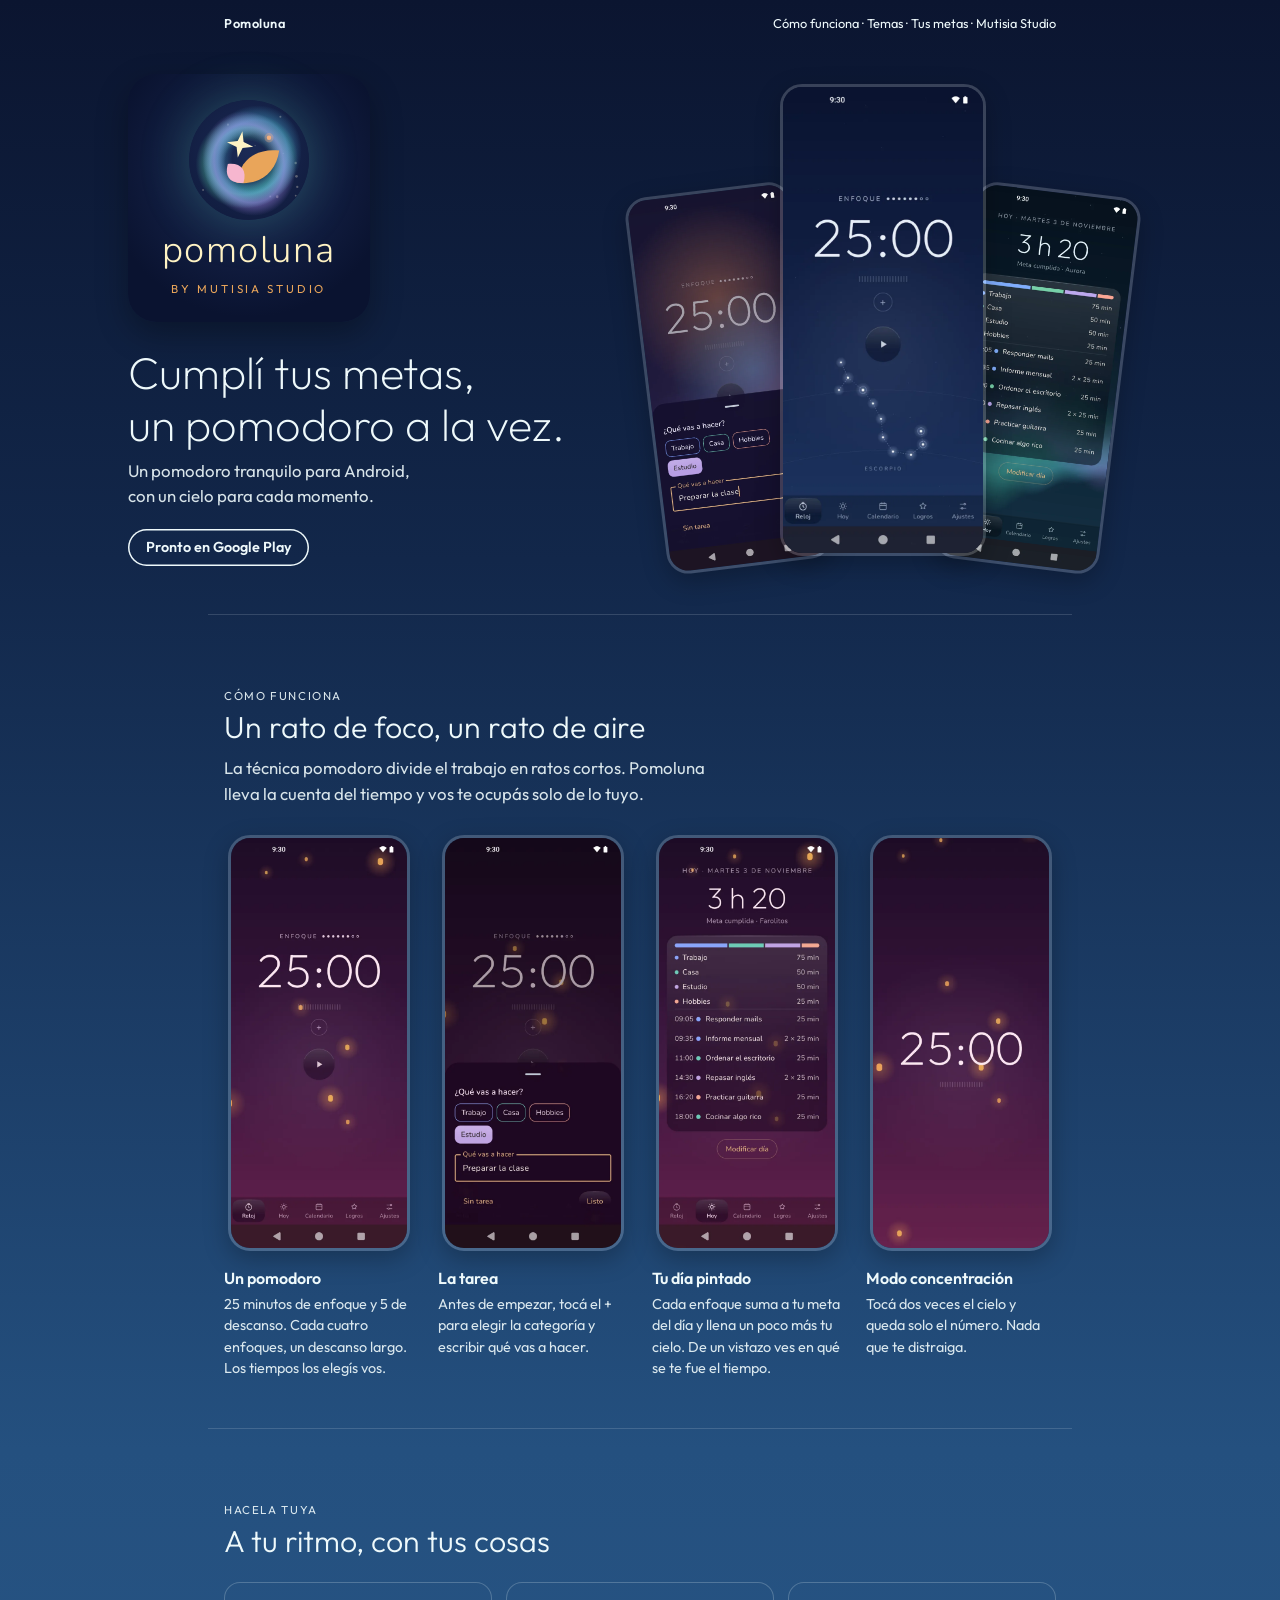
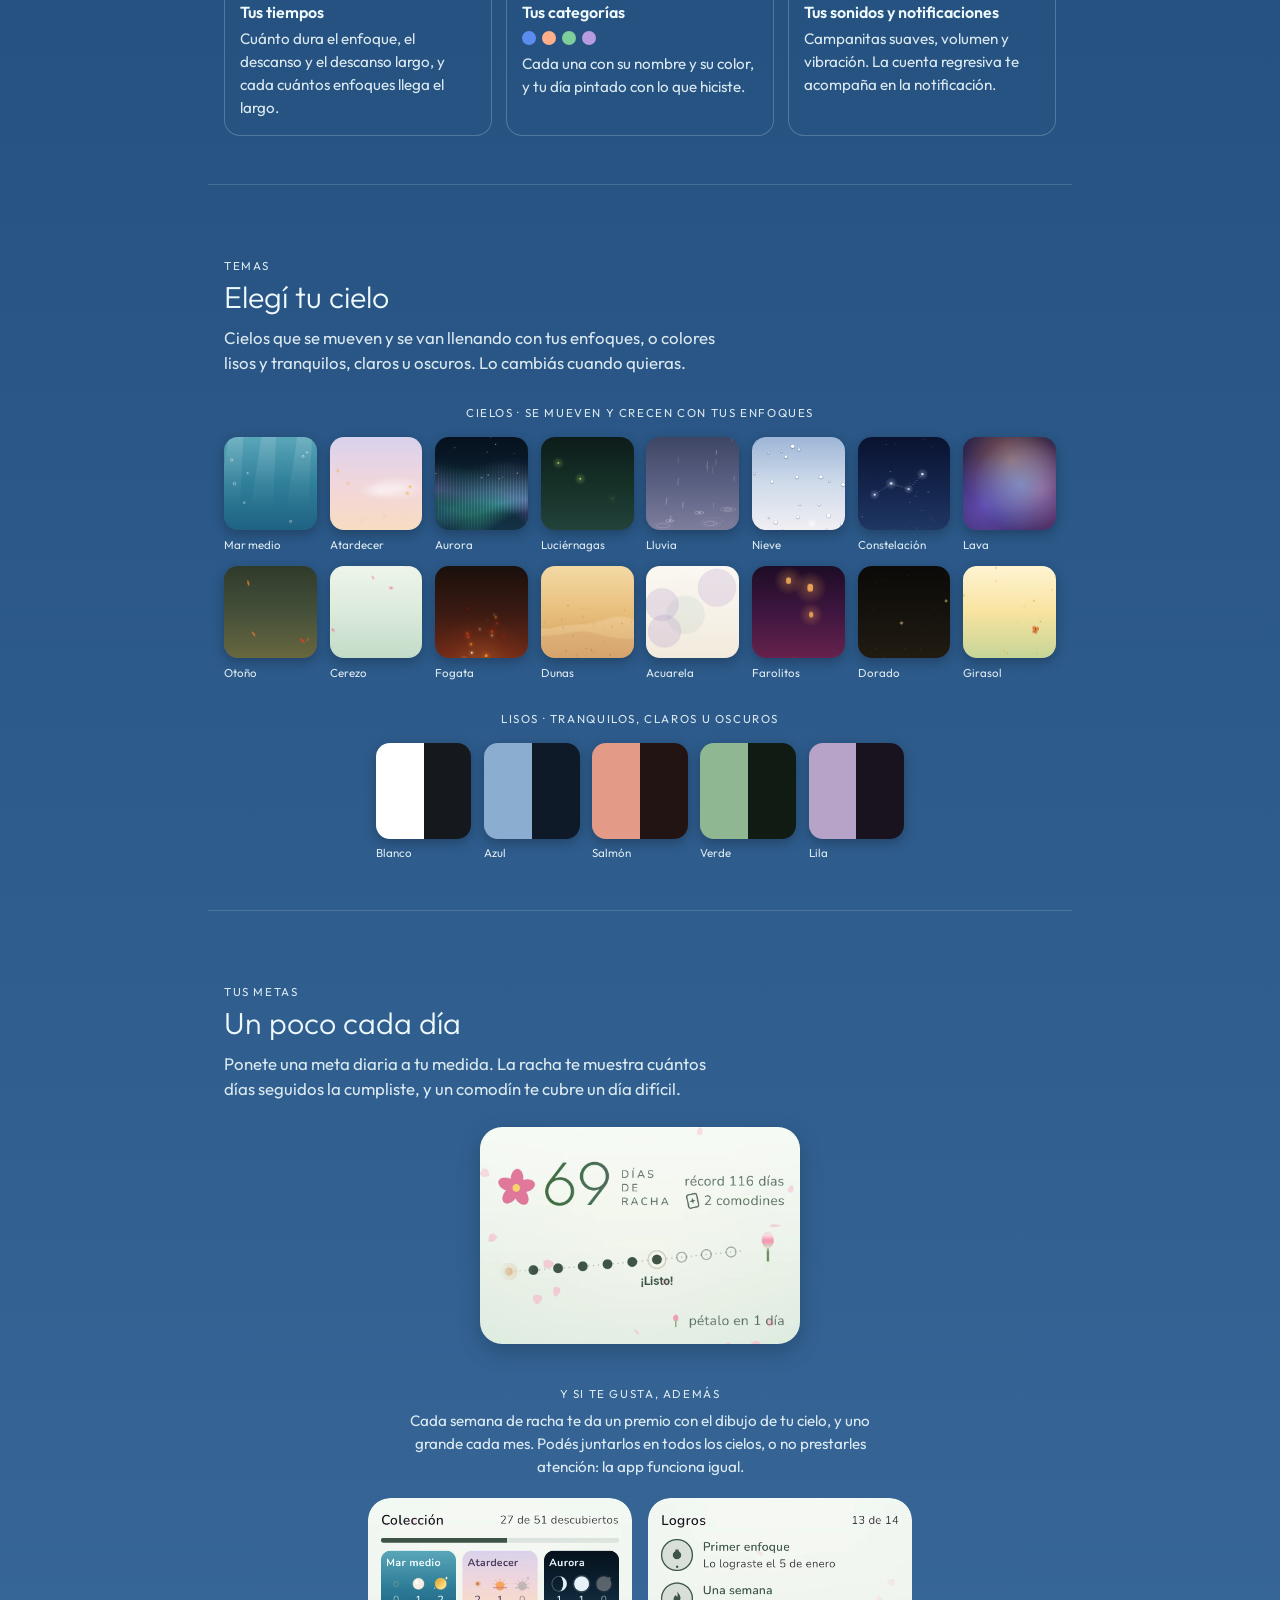
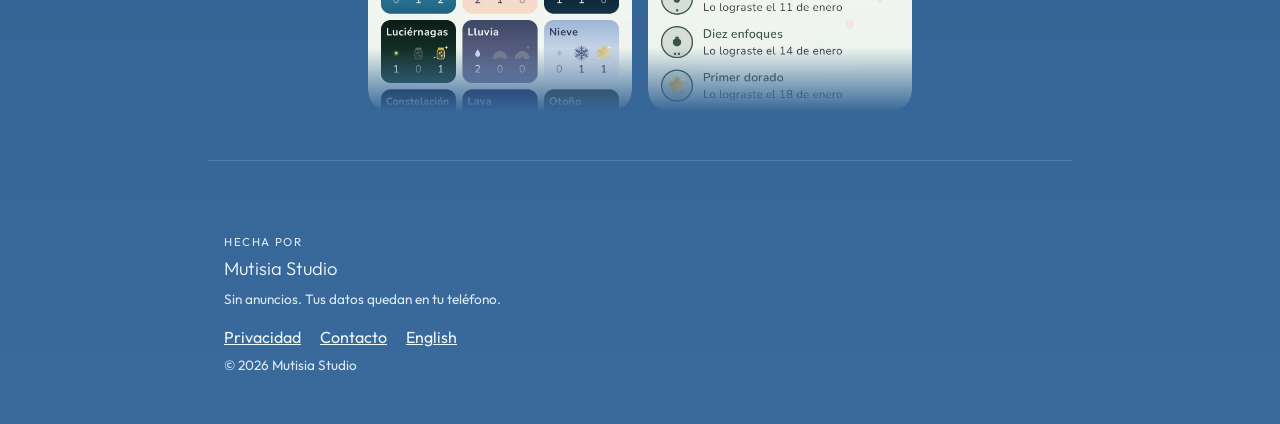
==== es/index.html @ 19e26e1e "Count visits with GoatCounter Use a copy of GoatCounter's count.js (v2.7.0, ISC license) so the page" ====
<!doctype html>
<html lang="es">
<head>
  <meta charset="utf-8">
  <meta name="viewport" content="width=device-width, initial-scale=1">
  <title>Pomoluna · un pomodoro tranquilo para Android</title>
  <meta name="description" content="Pomoluna es un pomodoro tranquilo para Android, con cielos que se mueven y crecen con tus enfoques. Sin publicidad, sin internet, tus datos quedan en tu teléfono.">
  <link rel="canonical" href="https://mutisiastudio.com/es/">
  <link rel="alternate" hreflang="en" href="https://mutisiastudio.com/">
  <link rel="alternate" hreflang="es" href="https://mutisiastudio.com/es/">
  <link rel="alternate" hreflang="x-default" href="https://mutisiastudio.com/">
  <meta property="og:type" content="website">
  <meta property="og:title" content="Pomoluna · un pomodoro tranquilo para Android">
  <meta property="og:description" content="Pomoluna es un pomodoro tranquilo para Android, con cielos que se mueven y crecen con tus enfoques. Sin publicidad, sin internet, tus datos quedan en tu teléfono.">
  <meta property="og:url" content="https://mutisiastudio.com/es/">
  <meta property="og:locale" content="es_AR">
  <meta property="og:image" content="https://mutisiastudio.com/assets/img/og.png">
  <meta name="twitter:card" content="summary_large_image">
  <link rel="icon" type="image/png" sizes="192x192" href="/assets/img/icon-192.png">
  <link rel="apple-touch-icon" href="/assets/img/icon-512.png">
  <link rel="stylesheet" href="/assets/css/site.css">
  <script>document.documentElement.classList.add("js")</script>
</head>
<body>
  <nav class="top" aria-label="Secciones">
    <a class="brand" href="#hero">Pomoluna</a>
    <span>
      <a href="#how-it-works">Cómo funciona</a> ·
      <a href="#themes">Temas</a> ·
      <a href="#your-goals">Tus metas</a> ·
      <a href="#studio">Mutisia Studio</a>
    </span>
  </nav>

  <main>
    <section id="hero" class="hero combo">
      <div class="combo-text">
        <div class="mark badge"><img src="/assets/img/icon.svg" alt=""><span class="word">pomoluna</span><span class="by">by Mutisia Studio</span></div>
        <h1>Cumplí tus metas,<br>un pomodoro a la vez.</h1>
        <p class="lead">Un pomodoro tranquilo para Android, con un cielo para cada momento.</p>
        <!-- When the app is public, swap this for the official Google Play badge. -->
        <p class="store" data-store-badge>Pronto en Google Play</p>
      </div>
      <div class="fan">
        <div class="phone"><img src="/assets/img/shots/es/fan-task.webp" alt="Elegir la tarea, con el cielo Lava" width="600" height="1400"></div>
        <div class="phone mid"><img src="/assets/img/shots/es/fan-clock.webp" alt="El reloj, con el cielo Constelación y la figura de Escorpio" width="600" height="1400"></div>
        <div class="phone"><img src="/assets/img/shots/es/fan-today.webp" alt="El resumen del día, con el cielo Aurora" width="600" height="1400"></div>
      </div>
    </section>

    <section id="how-it-works">
      <p class="tag">Cómo funciona</p>
      <h2>Un rato de foco, un rato de aire</h2>
      <p class="lead">La técnica pomodoro divide el trabajo en ratos cortos. Pomoluna
        lleva la cuenta del tiempo y vos te ocupás solo de lo tuyo.</p>
      <div class="shots">
        <div>
          <div class="phone"><img src="/assets/img/shots/es/clock.webp" alt="La pantalla del reloj" width="600" height="1400" loading="lazy"></div>
          <h3>Un pomodoro</h3>
          <p>25 minutos de enfoque y 5 de descanso. Cada cuatro enfoques, un descanso largo. Los tiempos los elegís vos.</p>
        </div>
        <div>
          <div class="phone"><img src="/assets/img/shots/es/task.webp" alt="Eligiendo la categoría de la tarea" width="600" height="1400" loading="lazy"></div>
          <h3>La tarea</h3>
          <p>Antes de empezar, tocá el + para elegir la categoría y escribir qué vas a hacer.</p>
        </div>
        <div>
          <div class="phone"><img src="/assets/img/shots/es/today.webp" alt="El resumen del día" width="600" height="1400" loading="lazy"></div>
          <h3>Tu día pintado</h3>
          <p>Cada enfoque suma a tu meta del día y llena un poco más tu cielo. De un vistazo ves en qué se te fue el tiempo.</p>
        </div>
        <div>
          <div class="phone"><img src="/assets/img/shots/es/focus.webp" alt="El modo concentración, solo con el número" width="600" height="1400" loading="lazy"></div>
          <h3>Modo concentración</h3>
          <p>Tocá dos veces el cielo y queda solo el número. Nada que te distraiga.</p>
        </div>
      </div>
    </section>

    <section id="make-it-yours">
      <p class="tag">Hacela tuya</p>
      <h2>A tu ritmo, con tus cosas</h2>
      <div class="tiles">
        <div class="tile">
          <h3>Tus tiempos</h3>
          <p>Cuánto dura el enfoque, el descanso y el descanso largo, y cada
            cuántos enfoques llega el largo.</p>
        </div>
        <div class="tile">
          <h3>Tus categorías</h3>
          <div class="dots" aria-hidden="true">
            <i style="background:#5B8DEF"></i><i style="background:#FFB08A"></i>
            <i style="background:#7DCE9A"></i><i style="background:#B79BE0"></i>
          </div>
          <p>Cada una con su nombre y su color, y tu día pintado con lo que
            hiciste.</p>
        </div>
        <div class="tile">
          <h3>Tus sonidos y notificaciones</h3>
          <p>Campanitas suaves, volumen y vibración. La cuenta regresiva te
            acompaña en la notificación.</p>
        </div>
      </div>
    </section>

    <section id="themes">
      <p class="tag">Temas</p>
      <h2>Elegí tu cielo</h2>
      <p class="lead">Cielos que se mueven y se van llenando con tus enfoques, o colores lisos y
        tranquilos, claros u oscuros. Lo cambiás cuando quieras.</p>
      <p class="tag needs-js">Cielos · se mueven y crecen con tus enfoques</p>
      <div class="sky-grid needs-js" id="sky-grid"></div>
      <p class="tag needs-js">Lisos · tranquilos, claros u oscuros</p>
      <div class="sky-grid plains needs-js" id="plain-grid"></div>
    </section>

    <section id="your-goals">
      <p class="tag">Tus metas</p>
      <h2>Un poco cada día</h2>
      <p class="lead">Ponete una meta diaria a tu medida. La racha te muestra cuántos días
        seguidos la cumpliste, y un comodín te cubre un día difícil.</p>
      <img class="card-shot streak-shot" src="/assets/img/shots/es/streak.webp" width="984" height="667" loading="lazy"
        alt="La tarjeta de racha: 69 días seguidos, récord de 116 y 2 comodines">
      <div class="extra">
        <p class="tag">Y si te gusta, además</p>
        <p class="extra-lead">Cada semana de racha te da un premio con el dibujo de tu cielo, y uno
          grande cada mes. Podés juntarlos en todos los cielos, o no prestarles atención:
          la app funciona igual.</p>
        <div class="extra-shots">
          <img class="card-shot fade" src="/assets/img/shots/es/collection.webp" width="984" height="796" loading="lazy"
            alt="La colección de premios, uno por cielo">
          <img class="card-shot fade" src="/assets/img/shots/es/achievements.webp" width="984" height="796" loading="lazy"
            alt="La lista de logros, con la fecha de cada uno">
        </div>
      </div>
    </section>
  </main>

  <footer id="studio">
    <p class="tag">Hecha por</p>
    <p class="studio">Mutisia Studio</p>
    <p class="note">Sin anuncios. Tus datos quedan en tu teléfono.</p>
    <p class="links">
      <a href="/es/privacidad/">Privacidad</a>
      <a href="mailto:contact@mutisiastudio.com">Contacto</a>
      <a href="/">English</a>
    </p>
    <p class="note">© 2026 Mutisia Studio</p>
  </footer>
<script src="/assets/js/themes.js"></script>
<script src="/assets/js/sky-grid.js" defer></script>
<script data-goatcounter="https://mutisiastudio.goatcounter.com/count" async src="/assets/js/count.js"></script>
</body>
</html>
---- assets/css/site.css ----
@font-face {
  font-family: "Outfit";
  src: url("/assets/fonts/outfit.ttf") format("truetype");
  font-weight: 100 900;
  font-display: swap;
}
@font-face {
  font-family: "Nunito";
  src: url("/assets/fonts/nunito.ttf") format("truetype");
  font-weight: 200 1000;
  font-display: swap;
}

:root {
  --ink: #EEF9FB;
  /* Strength of softened text. tools/check.mjs tests contrast at this value. */
  --muted: 0.9;
}

body {
  font-family: "Outfit", system-ui, sans-serif;
  margin: 0;
  line-height: 1.5;
  min-height: 100vh;
  color: var(--ink);
  /* Dark blue at the top, mid blue at the bottom. tools/check.mjs tests the text on each stop. */
  background: linear-gradient(#0B1530, #12274A 560px, #24507F max(40%, 760px), #3A6A9C);
  background-color: #3A6A9C;
}

section, footer, .top {
  max-width: 52rem;
  margin: 0 auto;
  padding: 3rem 1rem;
}

a { color: inherit; }

.top {
  display: flex; flex-wrap: wrap; justify-content: space-between; gap: 0.25rem 1rem;
  padding-top: 0.9rem; padding-bottom: 0; font-size: 0.8rem;
}
.top a { text-decoration: none; }
.top a:hover { text-decoration: underline; }
.top .brand { font-weight: 600; letter-spacing: 0.04em; }

/* Without JavaScript the sky grids stay empty, so hide them. */
html:not(.js) .needs-js { display: none !important; }

.lead {
  font-size: 1.05rem; opacity: var(--muted); margin: 0.5rem auto 0; max-width: 32rem;
  text-wrap: balance;
}
.tag {
  font-size: 0.72rem; text-transform: uppercase; letter-spacing: 0.14em;
  opacity: var(--muted); margin: 1.5rem 0 0;
}
.store {
  display: inline-block; margin: 1.25rem 0 0; padding: 0.5rem 1.1rem; border-radius: 999px;
  box-shadow: inset 0 0 0 1.5px var(--ink); font-weight: 600; font-size: 0.9rem;
}
.soft { opacity: var(--muted); }

/* Hero: the wordmark card and words on one side, three phones fanned on the other.
   Stacked on a phone, side by side from 900px. */
.hero { text-align: center; padding-top: 1.5rem; }
.hero.combo { display: grid; grid-template-columns: minmax(0, 1fr); gap: 2.5rem; align-items: center; max-width: 64rem; }
.hero h1 { font-weight: 200; font-size: 2rem; line-height: 1.15; margin: 1.6rem 0 0; }
.combo-text { text-align: center; min-width: 0; }

/* The wordmark: Nunito light, cream, with an orange "by". */
.mark { display: flex; flex-direction: column; align-items: center; gap: 12px; }
.mark img { width: 120px; height: 120px; border-radius: 50%; box-shadow: 0 0 50px rgba(92, 224, 176, 0.25); }
.mark .word { font: 300 2.3rem/1 "Nunito", sans-serif; letter-spacing: 0.04em; color: #FFF3C4; }
.mark .by { font-size: 0.72rem; letter-spacing: 0.25em; text-transform: uppercase; color: #E9A55A; }
.mark.badge {
  padding: 26px 34px 24px; border-radius: 28px; width: max-content; margin: 0 auto;
  background: radial-gradient(circle at 50% 40%, #1B2A55, #0A1330 75%);
  box-shadow: 0 12px 32px rgba(0, 0, 0, 0.3);
}

/* A screenshot in a thin phone frame. */
.phone {
  width: 9.5rem; border-radius: 22px; overflow: hidden;
  border: 3px solid rgba(255, 255, 255, 0.18); box-shadow: 0 8px 24px rgba(0, 0, 0, 0.25);
}
.phone img { display: block; width: 100%; height: auto; }

.fan { display: flex; justify-content: center; align-items: flex-end; min-width: 0; }
.fan .phone { width: 9rem; max-width: 30vw; }
.fan .phone:first-child { transform: rotate(-7deg) translate(18%, 4%); }
.fan .phone:last-child { transform: rotate(7deg) translate(-18%, 4%); }
.fan .phone.mid { width: 11rem; max-width: 36vw; position: relative; z-index: 1; }

@media (min-width: 900px) {
  .combo-text, .fan { min-width: auto; }
  .fan .phone { flex: none; min-width: auto; }
  .hero.combo { grid-template-columns: 1fr 1.1fr; padding-top: 2.5rem; }
  .combo-text { text-align: left; }
  .combo .mark.badge { margin: 0; }
  .combo .lead { margin-left: 0; }
  .fan .phone { width: 10rem; }
  .fan .phone.mid { width: 12.5rem; }
  .hero h1 { font-size: 2.8rem; }
}

/* Sections after the hero. Lines and rings instead of filled panels. */
section + section, footer {
  border-top: 1px solid color-mix(in srgb, var(--ink) 15%, transparent);
}
h2 { font-weight: 300; font-size: 1.9rem; line-height: 1.2; margin: 0.3rem 0 0; }
h3 { font-size: 1rem; font-weight: 600; margin: 0.75rem 0 0.25rem; }
section p, footer p { margin: 0; }
section:not(.hero) .lead { margin: 0.6rem 0 0; }

/* How it works: 2 phones a row on a phone, 4 on a computer. */
.shots { display: grid; grid-template-columns: 1fr 1fr; gap: 1.6rem 1rem; margin-top: 1.8rem; }
.shots .phone { width: 100%; max-width: 11rem; margin: 0 auto; }
.shots h3 { margin-top: 0.9rem; }
.shots p { font-size: 0.9rem; opacity: var(--muted); }
@media (min-width: 760px) { .shots { grid-template-columns: repeat(4, 1fr); gap: 1.5rem; } }

.tiles { display: grid; gap: 0.9rem; margin-top: 1.4rem; }
.tile {
  border-radius: 16px; padding: 0.4rem 1rem 1rem;
  box-shadow: inset 0 0 0 1px color-mix(in srgb, var(--ink) 22%, transparent);
}
.tile p { opacity: var(--muted); font-size: 0.95rem; }
.dots { display: flex; gap: 6px; margin: 0.4rem 0 0.5rem; }
.dots i { width: 14px; height: 14px; border-radius: 50%; }
@media (min-width: 700px) { .tiles { grid-template-columns: repeat(3, 1fr); } }

/* Themes: the grids are filled by script (squares for skies, swatches for plain colors). */
#themes .tag:not(:first-child) { text-align: center; margin-top: 1.8rem; }
.sky-grid {
  display: grid; grid-template-columns: repeat(4, 1fr); gap: 0.6rem;
  max-width: 26rem; margin: 1rem auto 0;
}
.sky-grid.plains { grid-template-columns: repeat(5, 1fr); }
@media (min-width: 760px) {
  .sky-grid { grid-template-columns: repeat(8, 1fr); max-width: 52rem; gap: 0.8rem; }
  .sky-grid.plains { grid-template-columns: repeat(5, 1fr); max-width: 33rem; }
}
.sq { position: relative; margin: 0; }
.sq canvas, .sq .swatch {
  display: block; width: 100%; aspect-ratio: 1; border-radius: 14px;
  box-shadow: 0 4px 12px rgba(0, 0, 0, 0.25);
}
.sq .swatch { overflow: hidden; display: flex; }
.swatch i { flex: 1; }
.sq figcaption { font-size: 0.72rem; margin-top: 0.35rem; opacity: var(--muted); }

/* Cards cut from app screenshots. The radius matches the app's 22dp glass corner. */
.card-shot {
  display: block; width: 100%; height: auto; border-radius: 22px;
  box-shadow: 0 8px 24px rgba(0, 0, 0, 0.2);
}
.streak-shot { max-width: 20rem; margin: 1.6rem auto 0; }
.extra { margin-top: 2.6rem; text-align: center; }
.extra-lead { opacity: var(--muted); max-width: 30rem; margin: 0.5rem auto 0; font-size: 0.95rem; }
.extra-shots {
  display: grid; grid-template-columns: 1fr 1fr; gap: 1rem; align-items: start;
  max-width: 34rem; margin: 1.2rem auto 0;
}
/* The achievements list goes on in the app; fade it out instead of cutting it. */
.card-shot.fade {
  -webkit-mask-image: linear-gradient(#000 70%, transparent);
  mask-image: linear-gradient(#000 70%, transparent);
}

footer .studio { font-size: 1.15rem; font-weight: 300; margin-top: 0.3rem; }
footer .note { opacity: var(--muted); font-size: 0.85rem; margin-top: 0.4rem; }
footer .links { margin-top: 1rem; }
footer .links a { margin-right: 1rem; }

/* Privacy policy pages: plain reading text. */
.doc h1, .doc h2.title-alt { font-weight: 200; font-size: 2rem; line-height: 1.15; margin: 0.5rem 0 0; }
.doc h2 { font-size: 1.25rem; font-weight: 600; margin: 2rem 0 0.4rem; }
.doc p, .doc li { margin-top: 0.5rem; }
.doc ul { padding-left: 1.2rem; margin: 0.4rem 0 0; }
.doc code { font-size: 0.9em; }
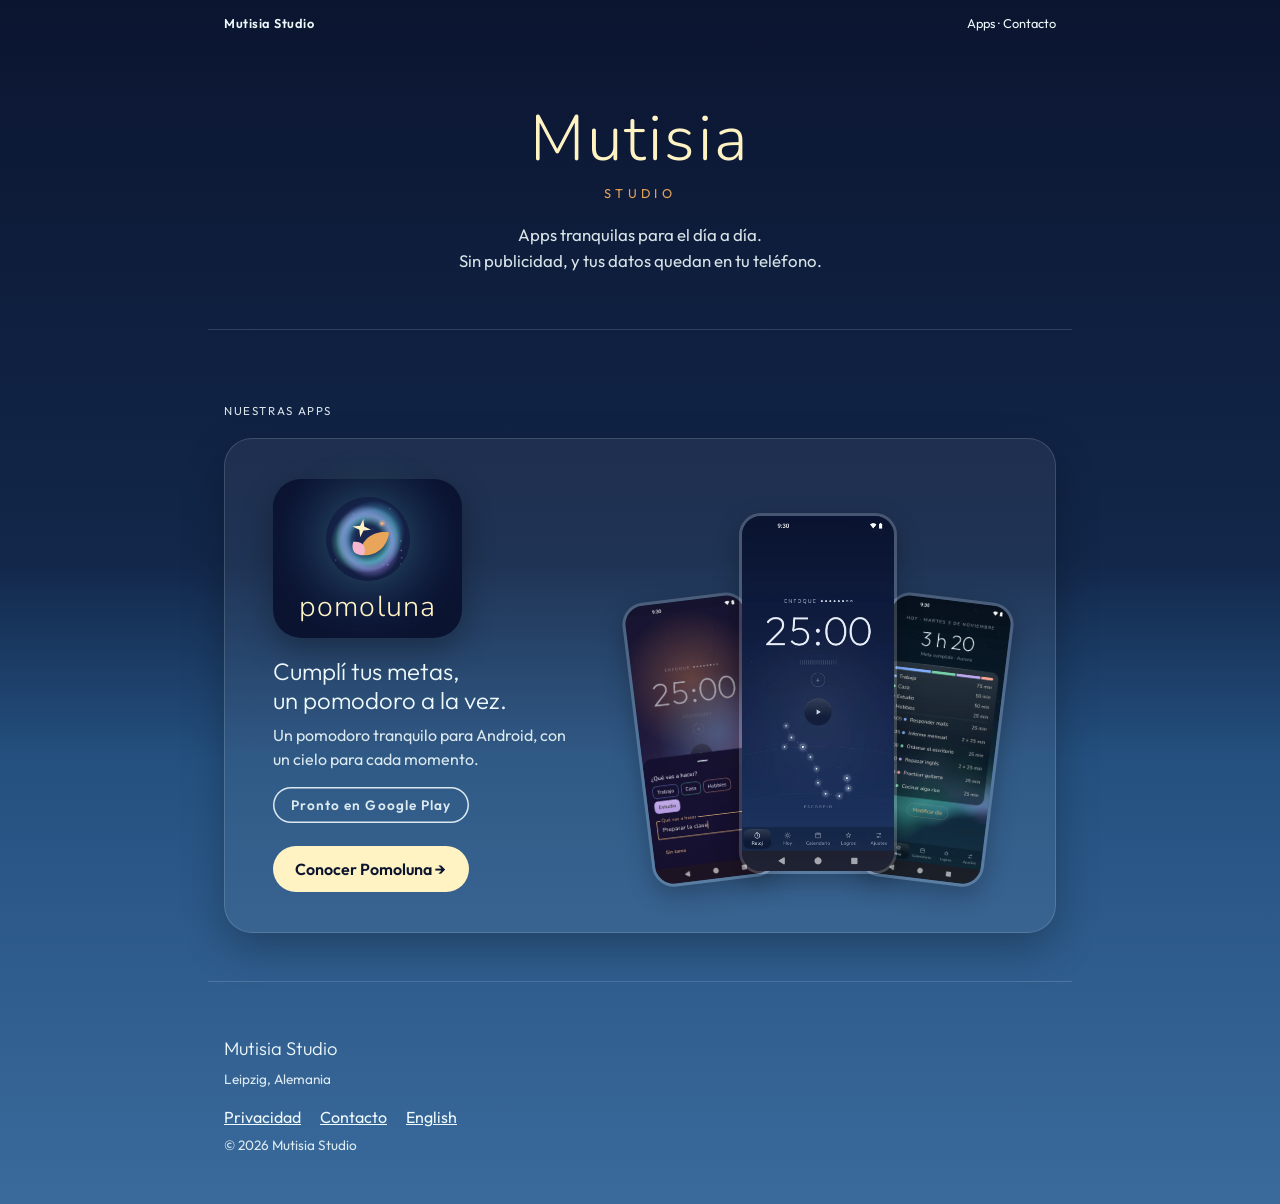
==== commit 69551c8d: "Make the front page the studio's and move Pomoluna to /pomoluna/ The root is now Mutisia Studio's pa" ====
--- a/es/index.html
+++ b/es/index.html
@@ -3,15 +3,15 @@
 <head>
   <meta charset="utf-8">
   <meta name="viewport" content="width=device-width, initial-scale=1">
-  <title>Pomoluna · un pomodoro tranquilo para Android</title>
-  <meta name="description" content="Pomoluna es un pomodoro tranquilo para Android, con cielos que se mueven y crecen con tus enfoques. Sin publicidad, sin internet, tus datos quedan en tu teléfono.">
+  <title>Mutisia Studio · apps tranquilas para el día a día</title>
+  <meta name="description" content="Mutisia Studio hace apps tranquilas para el día a día. Sin publicidad, y tus datos quedan en tu teléfono. Nuestra primera app es Pomoluna, un pomodoro tranquilo para Android.">
   <link rel="canonical" href="https://mutisiastudio.com/es/">
   <link rel="alternate" hreflang="en" href="https://mutisiastudio.com/">
   <link rel="alternate" hreflang="es" href="https://mutisiastudio.com/es/">
   <link rel="alternate" hreflang="x-default" href="https://mutisiastudio.com/">
   <meta property="og:type" content="website">
-  <meta property="og:title" content="Pomoluna · un pomodoro tranquilo para Android">
-  <meta property="og:description" content="Pomoluna es un pomodoro tranquilo para Android, con cielos que se mueven y crecen con tus enfoques. Sin publicidad, sin internet, tus datos quedan en tu teléfono.">
+  <meta property="og:title" content="Mutisia Studio · apps tranquilas para el día a día">
+  <meta property="og:description" content="Mutisia Studio hace apps tranquilas para el día a día. Sin publicidad, y tus datos quedan en tu teléfono. Nuestra primera app es Pomoluna, un pomodoro tranquilo para Android.">
   <meta property="og:url" content="https://mutisiastudio.com/es/">
   <meta property="og:locale" content="es_AR">
   <meta property="og:image" content="https://mutisiastudio.com/assets/img/og.png">
@@ -19,127 +19,45 @@
   <link rel="icon" type="image/png" sizes="192x192" href="/assets/img/icon-192.png">
   <link rel="apple-touch-icon" href="/assets/img/icon-512.png">
   <link rel="stylesheet" href="/assets/css/site.css">
-  <script>document.documentElement.classList.add("js")</script>
 </head>
 <body>
-  <nav class="top" aria-label="Secciones">
-    <a class="brand" href="#hero">Pomoluna</a>
+  <nav class="top" aria-label="Sitio">
+    <a class="brand" href="/es/">Mutisia Studio</a>
     <span>
-      <a href="#how-it-works">Cómo funciona</a> ·
-      <a href="#themes">Temas</a> ·
-      <a href="#your-goals">Tus metas</a> ·
-      <a href="#studio">Mutisia Studio</a>
+      <a href="#apps">Apps</a> ·
+      <a href="mailto:contact@mutisiastudio.com">Contacto</a>
     </span>
   </nav>
 
   <main>
-    <section id="hero" class="hero combo">
-      <div class="combo-text">
-        <div class="mark badge"><img src="/assets/img/icon.svg" alt=""><span class="word">pomoluna</span><span class="by">by Mutisia Studio</span></div>
-        <h1>Cumplí tus metas,<br>un pomodoro a la vez.</h1>
-        <p class="lead">Un pomodoro tranquilo para Android, con un cielo para cada momento.</p>
-        <!-- When the app is public, swap this for the official Google Play badge. -->
-        <p class="store" data-store-badge>Pronto en Google Play</p>
-      </div>
-      <div class="fan">
-        <div class="phone"><img src="/assets/img/shots/es/fan-task.webp" alt="Elegir la tarea, con el cielo Lava" width="600" height="1400"></div>
-        <div class="phone mid"><img src="/assets/img/shots/es/fan-clock.webp" alt="El reloj, con el cielo Constelación y la figura de Escorpio" width="600" height="1400"></div>
-        <div class="phone"><img src="/assets/img/shots/es/fan-today.webp" alt="El resumen del día, con el cielo Aurora" width="600" height="1400"></div>
-      </div>
+    <section class="studio-hero">
+      <h1 class="studio-word">Mutisia<span>Studio</span></h1>
+      <p class="lead">Apps tranquilas para el día a día.<br>Sin publicidad, y tus datos quedan en tu teléfono.</p>
     </section>
 
-    <section id="how-it-works">
-      <p class="tag">Cómo funciona</p>
-      <h2>Un rato de foco, un rato de aire</h2>
-      <p class="lead">La técnica pomodoro divide el trabajo en ratos cortos. Pomoluna
-        lleva la cuenta del tiempo y vos te ocupás solo de lo tuyo.</p>
-      <div class="shots">
+    <section id="apps">
+      <p class="tag">Nuestras apps</p>
+
+      <article class="app-card">
         <div>
-          <div class="phone"><img src="/assets/img/shots/es/clock.webp" alt="La pantalla del reloj" width="600" height="1400" loading="lazy"></div>
-          <h3>Un pomodoro</h3>
-          <p>25 minutos de enfoque y 5 de descanso. Cada cuatro enfoques, un descanso largo. Los tiempos los elegís vos.</p>
+          <div class="mark badge"><img src="/assets/img/icon.svg" alt=""><span class="word">pomoluna</span></div>
+          <h2>Cumplí tus metas,<br>un pomodoro a la vez.</h2>
+          <p>Un pomodoro tranquilo para Android, con un cielo para cada momento.</p>
+          <p class="store" data-store-badge>Pronto en Google Play</p>
+          <a class="go" href="/es/pomoluna/">Conocer Pomoluna →</a>
         </div>
-        <div>
-          <div class="phone"><img src="/assets/img/shots/es/task.webp" alt="Eligiendo la categoría de la tarea" width="600" height="1400" loading="lazy"></div>
-          <h3>La tarea</h3>
-          <p>Antes de empezar, tocá el + para elegir la categoría y escribir qué vas a hacer.</p>
+        <div class="fan">
+          <div class="phone"><img src="/assets/img/shots/es/fan-task.webp" alt="Pomoluna: elegir la tarea, con el cielo Lava" width="600" height="1400"></div>
+          <div class="phone mid"><img src="/assets/img/shots/es/fan-clock.webp" alt="Pomoluna: el reloj, con el cielo Constelación" width="600" height="1400"></div>
+          <div class="phone"><img src="/assets/img/shots/es/fan-today.webp" alt="Pomoluna: el resumen del día, con el cielo Aurora" width="600" height="1400"></div>
         </div>
-        <div>
-          <div class="phone"><img src="/assets/img/shots/es/today.webp" alt="El resumen del día" width="600" height="1400" loading="lazy"></div>
-          <h3>Tu día pintado</h3>
-          <p>Cada enfoque suma a tu meta del día y llena un poco más tu cielo. De un vistazo ves en qué se te fue el tiempo.</p>
-        </div>
-        <div>
-          <div class="phone"><img src="/assets/img/shots/es/focus.webp" alt="El modo concentración, solo con el número" width="600" height="1400" loading="lazy"></div>
-          <h3>Modo concentración</h3>
-          <p>Tocá dos veces el cielo y queda solo el número. Nada que te distraiga.</p>
-        </div>
-      </div>
-    </section>
-
-    <section id="make-it-yours">
-      <p class="tag">Hacela tuya</p>
-      <h2>A tu ritmo, con tus cosas</h2>
-      <div class="tiles">
-        <div class="tile">
-          <h3>Tus tiempos</h3>
-          <p>Cuánto dura el enfoque, el descanso y el descanso largo, y cada
-            cuántos enfoques llega el largo.</p>
-        </div>
-        <div class="tile">
-          <h3>Tus categorías</h3>
-          <div class="dots" aria-hidden="true">
-            <i style="background:#5B8DEF"></i><i style="background:#FFB08A"></i>
-            <i style="background:#7DCE9A"></i><i style="background:#B79BE0"></i>
-          </div>
-          <p>Cada una con su nombre y su color, y tu día pintado con lo que
-            hiciste.</p>
-        </div>
-        <div class="tile">
-          <h3>Tus sonidos y notificaciones</h3>
-          <p>Campanitas suaves, volumen y vibración. La cuenta regresiva te
-            acompaña en la notificación.</p>
-        </div>
-      </div>
-    </section>
-
-    <section id="themes">
-      <p class="tag">Temas</p>
-      <h2>Elegí tu cielo</h2>
-      <p class="lead">Cielos que se mueven y se van llenando con tus enfoques, o colores lisos y
-        tranquilos, claros u oscuros. Lo cambiás cuando quieras.</p>
-      <p class="tag needs-js">Cielos · se mueven y crecen con tus enfoques</p>
-      <div class="sky-grid needs-js" id="sky-grid"></div>
-      <p class="tag needs-js">Lisos · tranquilos, claros u oscuros</p>
-      <div class="sky-grid plains needs-js" id="plain-grid"></div>
-    </section>
-
-    <section id="your-goals">
-      <p class="tag">Tus metas</p>
-      <h2>Un poco cada día</h2>
-      <p class="lead">Ponete una meta diaria a tu medida. La racha te muestra cuántos días
-        seguidos la cumpliste, y un comodín te cubre un día difícil.</p>
-      <img class="card-shot streak-shot" src="/assets/img/shots/es/streak.webp" width="984" height="667" loading="lazy"
-        alt="La tarjeta de racha: 69 días seguidos, récord de 116 y 2 comodines">
-      <div class="extra">
-        <p class="tag">Y si te gusta, además</p>
-        <p class="extra-lead">Cada semana de racha te da un premio con el dibujo de tu cielo, y uno
-          grande cada mes. Podés juntarlos en todos los cielos, o no prestarles atención:
-          la app funciona igual.</p>
-        <div class="extra-shots">
-          <img class="card-shot fade" src="/assets/img/shots/es/collection.webp" width="984" height="796" loading="lazy"
-            alt="La colección de premios, uno por cielo">
-          <img class="card-shot fade" src="/assets/img/shots/es/achievements.webp" width="984" height="796" loading="lazy"
-            alt="La lista de logros, con la fecha de cada uno">
-        </div>
-      </div>
+      </article>
     </section>
   </main>
 
-  <footer id="studio">
-    <p class="tag">Hecha por</p>
+  <footer>
     <p class="studio">Mutisia Studio</p>
-    <p class="note">Sin anuncios. Tus datos quedan en tu teléfono.</p>
+    <p class="note">Leipzig, Alemania</p>
     <p class="links">
       <a href="/es/privacidad/">Privacidad</a>
       <a href="mailto:contact@mutisiastudio.com">Contacto</a>
@@ -147,8 +65,6 @@
     </p>
     <p class="note">© 2026 Mutisia Studio</p>
   </footer>
-<script src="/assets/js/themes.js"></script>
-<script src="/assets/js/sky-grid.js" defer></script>
 <script data-goatcounter="https://mutisiastudio.goatcounter.com/count" async src="/assets/js/count.js"></script>
 </body>
 </html>
--- a/assets/css/site.css
+++ b/assets/css/site.css
@@ -179,3 +179,41 @@
 .doc p, .doc li { margin-top: 0.5rem; }
 .doc ul { padding-left: 1.2rem; margin: 0.4rem 0 0; }
 .doc code { font-size: 0.9em; }
+
+/* The studio's front page: the name, then one glass card per app. */
+.studio-hero { text-align: center; padding-top: 4.5rem; padding-bottom: 3.5rem; }
+.studio-word { font: 300 3rem/1.05 "Nunito", sans-serif; letter-spacing: 0.04em; color: #FFF3C4; margin: 0; }
+.studio-word span {
+  display: block; font: 400 0.8rem/1 "Outfit", sans-serif; letter-spacing: 0.35em;
+  text-transform: uppercase; color: #E9A55A; margin-top: 0.9rem;
+}
+section.studio-hero .lead { margin: 1.4rem auto 0; }
+footer .studio a { text-decoration: none; }
+
+.app-card {
+  display: grid; gap: 2rem; align-items: center; margin-top: 1.2rem;
+  padding: 2rem 1.25rem 2.4rem; border-radius: 28px; text-align: center;
+  background: rgba(255, 255, 255, 0.06); border: 1px solid rgba(255, 255, 255, 0.14);
+  box-shadow: 0 16px 40px rgba(0, 0, 0, 0.25);
+}
+.app-card .mark.badge { padding: 18px 26px 16px; }
+.app-card .mark img { width: 84px; height: 84px; }
+.app-card .mark .word { font-size: 1.8rem; }
+.app-card h2 { font-size: 1.5rem; margin-top: 1.2rem; text-wrap: balance; }
+.app-card p { opacity: var(--muted); margin: 0.5rem auto 0; max-width: 24rem; }
+.app-card .store { margin-top: 1rem; font-size: 0.85rem; letter-spacing: 0.08em; }
+.app-card .fan { padding-top: 1rem; }
+.go {
+  display: inline-block; margin-top: 1.4rem; padding: 0.7rem 1.4rem; border-radius: 999px;
+  background: #FFF3C4; color: #0B1530; text-decoration: none; font-weight: 600;
+}
+.go:hover { background: #fff; }
+
+@media (min-width: 900px) {
+  .studio-word { font-size: 4rem; }
+  .app-card { grid-template-columns: 1.2fr 1fr; text-align: left; padding: 2.5rem 2rem 2.5rem 3rem; }
+  .app-card .mark.badge { margin: 0; }
+  .app-card p { margin-left: 0; }
+  .app-card .fan .phone { width: 7.5rem; flex: none; }
+  .app-card .fan .phone.mid { width: 9.5rem; }
+}
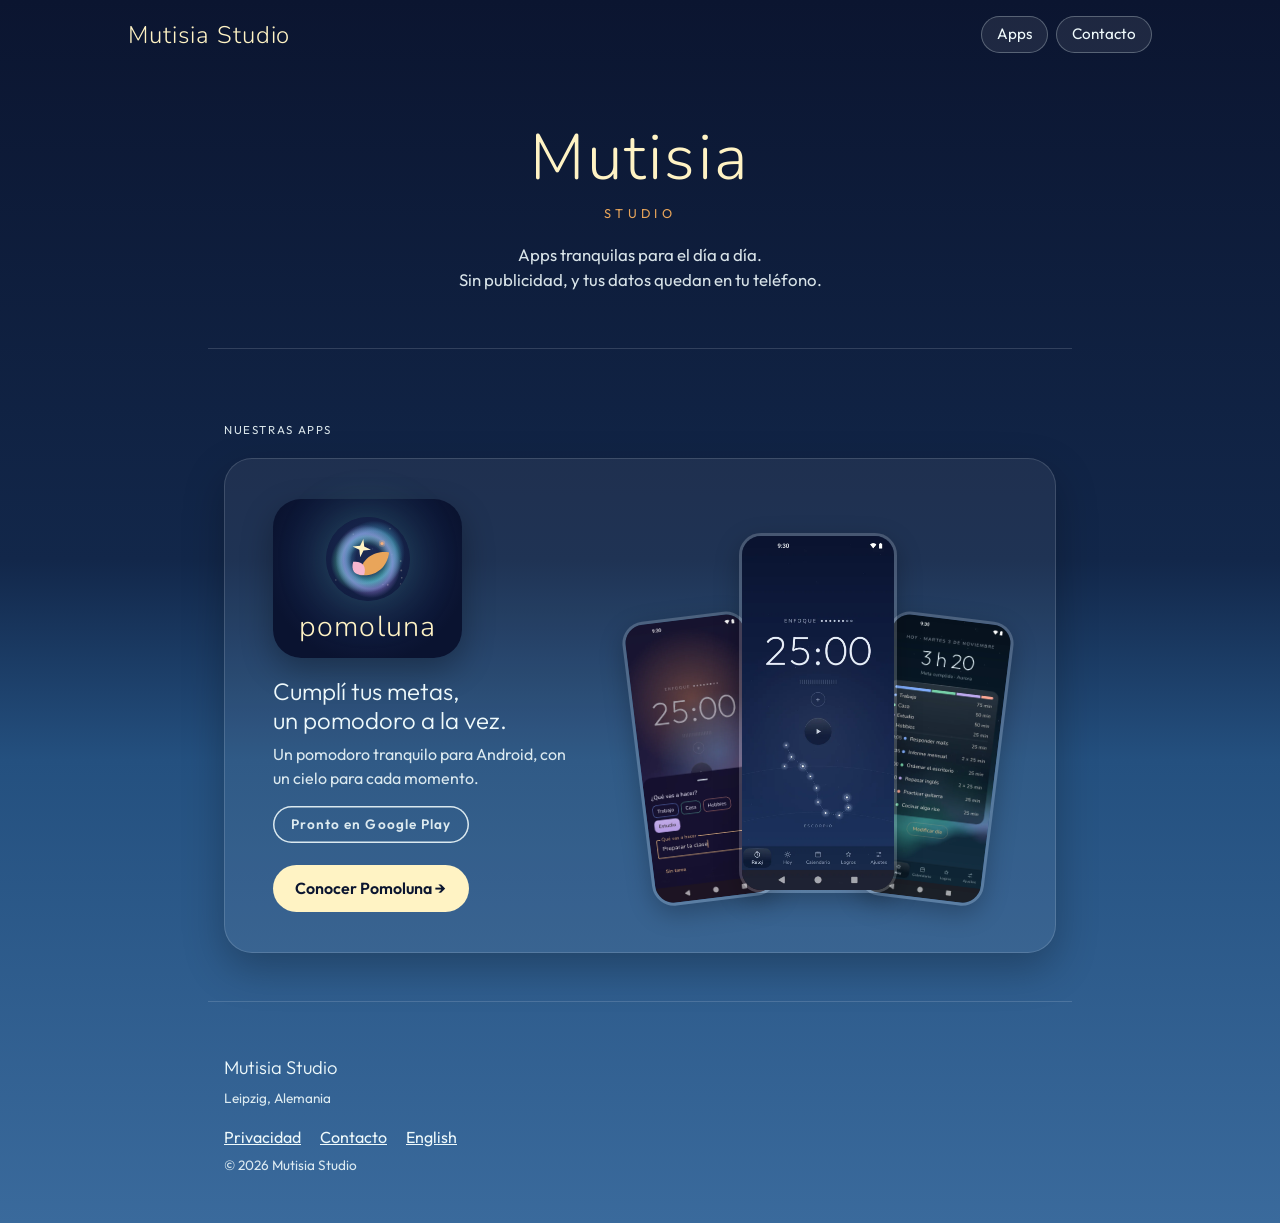
==== commit 0b0e1a80: "Use the pill menu on every page The studio, privacy and 404 pages get the same top bar as the Pomolu" ====
--- a/es/index.html
+++ b/es/index.html
@@ -23,8 +23,8 @@
 <body>
   <nav class="top" aria-label="Sitio">
     <a class="brand" href="/es/">Mutisia Studio</a>
-    <span>
-      <a href="#apps">Apps</a> ·
+    <span class="menu">
+      <a href="#apps">Apps</a>
       <a href="mailto:contact@mutisiastudio.com">Contacto</a>
     </span>
   </nav>
--- a/assets/css/site.css
+++ b/assets/css/site.css
@@ -36,13 +36,24 @@
 
 a { color: inherit; }
 
+/* The top bar: the app's mark on one side, the sections as soft pills on the other. */
 .top {
-  display: flex; flex-wrap: wrap; justify-content: space-between; gap: 0.25rem 1rem;
-  padding-top: 0.9rem; padding-bottom: 0; font-size: 0.8rem;
+  display: flex; flex-wrap: wrap; justify-content: space-between; align-items: center;
+  gap: 0.8rem 1rem; padding-top: 1rem; padding-bottom: 0; max-width: 64rem;
 }
 .top a { text-decoration: none; }
-.top a:hover { text-decoration: underline; }
-.top .brand { font-weight: 600; letter-spacing: 0.04em; }
+.top .brand {
+  display: flex; align-items: center; gap: 0.6rem;
+  font: 300 1.5rem/1 "Nunito", sans-serif; letter-spacing: 0.04em; color: #FFF3C4;
+}
+.top .brand img { width: 2.4rem; height: 2.4rem; border-radius: 50%; }
+.top .menu { display: flex; flex-wrap: wrap; gap: 0.5rem; }
+.top .menu a {
+  padding: 0.45rem 1rem; border-radius: 999px; font-size: 0.95rem;
+  background: rgba(255, 255, 255, 0.08);
+  box-shadow: inset 0 0 0 1px color-mix(in srgb, var(--ink) 28%, transparent);
+}
+.top .menu a:hover { background: rgba(255, 255, 255, 0.18); }
 
 /* Without JavaScript the sky grids stay empty, so hide them. */
 html:not(.js) .needs-js { display: none !important; }
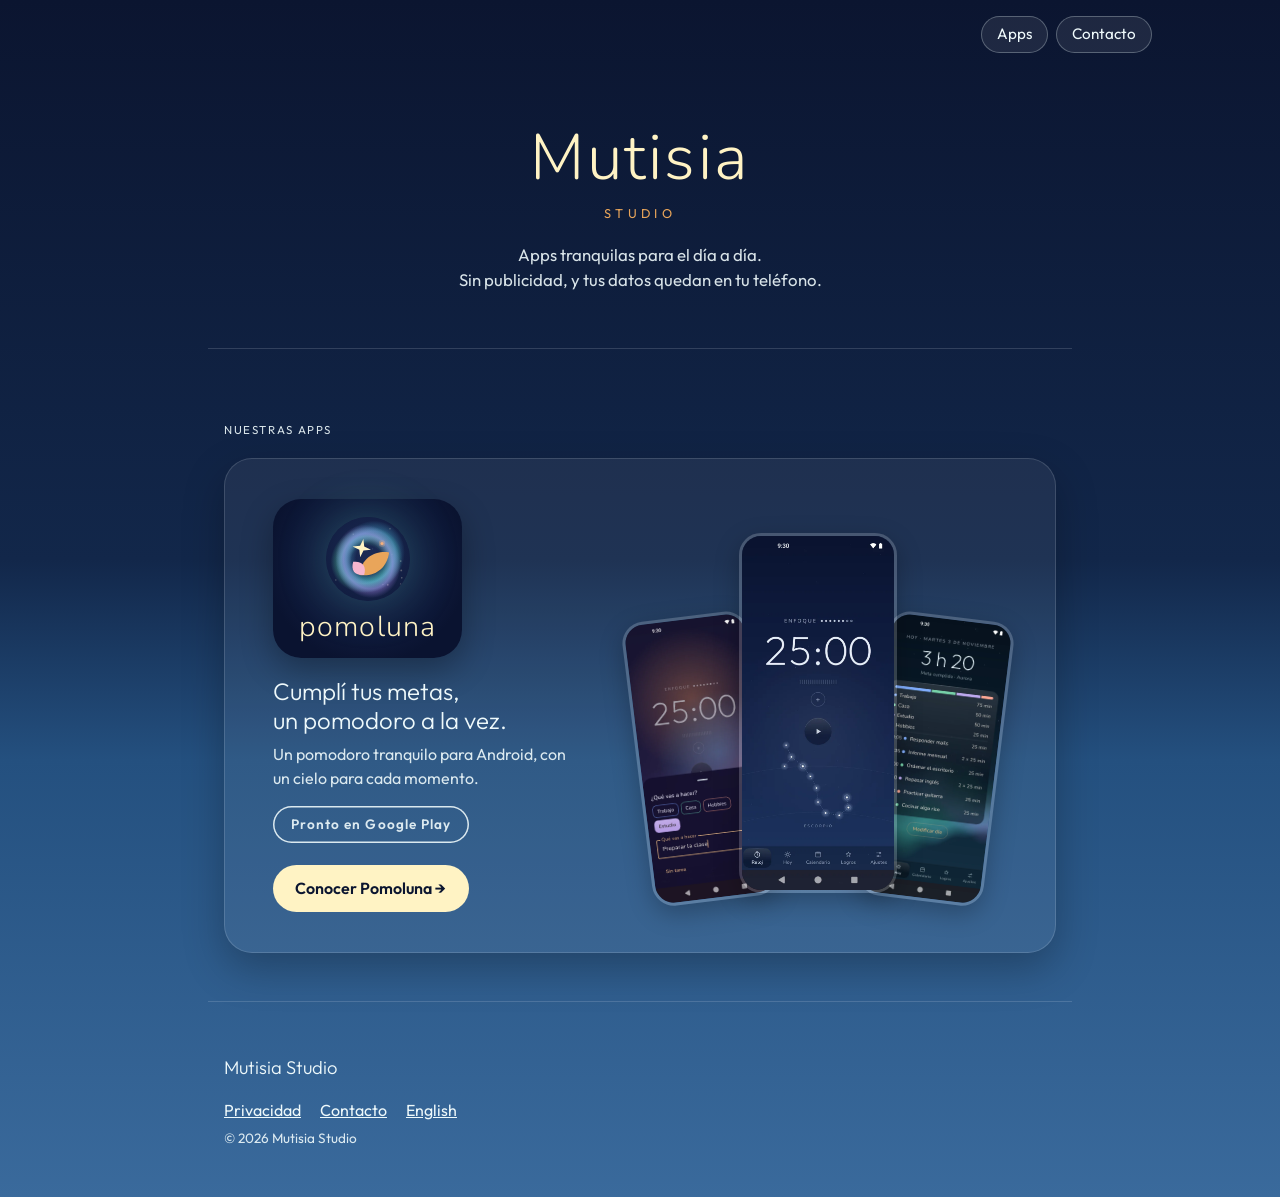
==== commit 9331376d: "Drop the repeated studio name from the home menu The big wordmark right below already says it, and t" ====
--- a/es/index.html
+++ b/es/index.html
@@ -22,7 +22,6 @@
 </head>
 <body>
   <nav class="top" aria-label="Sitio">
-    <a class="brand" href="/es/">Mutisia Studio</a>
     <span class="menu">
       <a href="#apps">Apps</a>
       <a href="mailto:contact@mutisiastudio.com">Contacto</a>
@@ -57,7 +56,6 @@
 
   <footer>
     <p class="studio">Mutisia Studio</p>
-    <p class="note">Leipzig, Alemania</p>
     <p class="links">
       <a href="/es/privacidad/">Privacidad</a>
       <a href="mailto:contact@mutisiastudio.com">Contacto</a>
--- a/assets/css/site.css
+++ b/assets/css/site.css
@@ -47,7 +47,8 @@
   font: 300 1.5rem/1 "Nunito", sans-serif; letter-spacing: 0.04em; color: #FFF3C4;
 }
 .top .brand img { width: 2.4rem; height: 2.4rem; border-radius: 50%; }
-.top .menu { display: flex; flex-wrap: wrap; gap: 0.5rem; }
+/* margin-left keeps the menu on the right on the studio home, which has no brand. */
+.top .menu { display: flex; flex-wrap: wrap; gap: 0.5rem; margin-left: auto; }
 .top .menu a {
   padding: 0.45rem 1rem; border-radius: 999px; font-size: 0.95rem;
   background: rgba(255, 255, 255, 0.08);
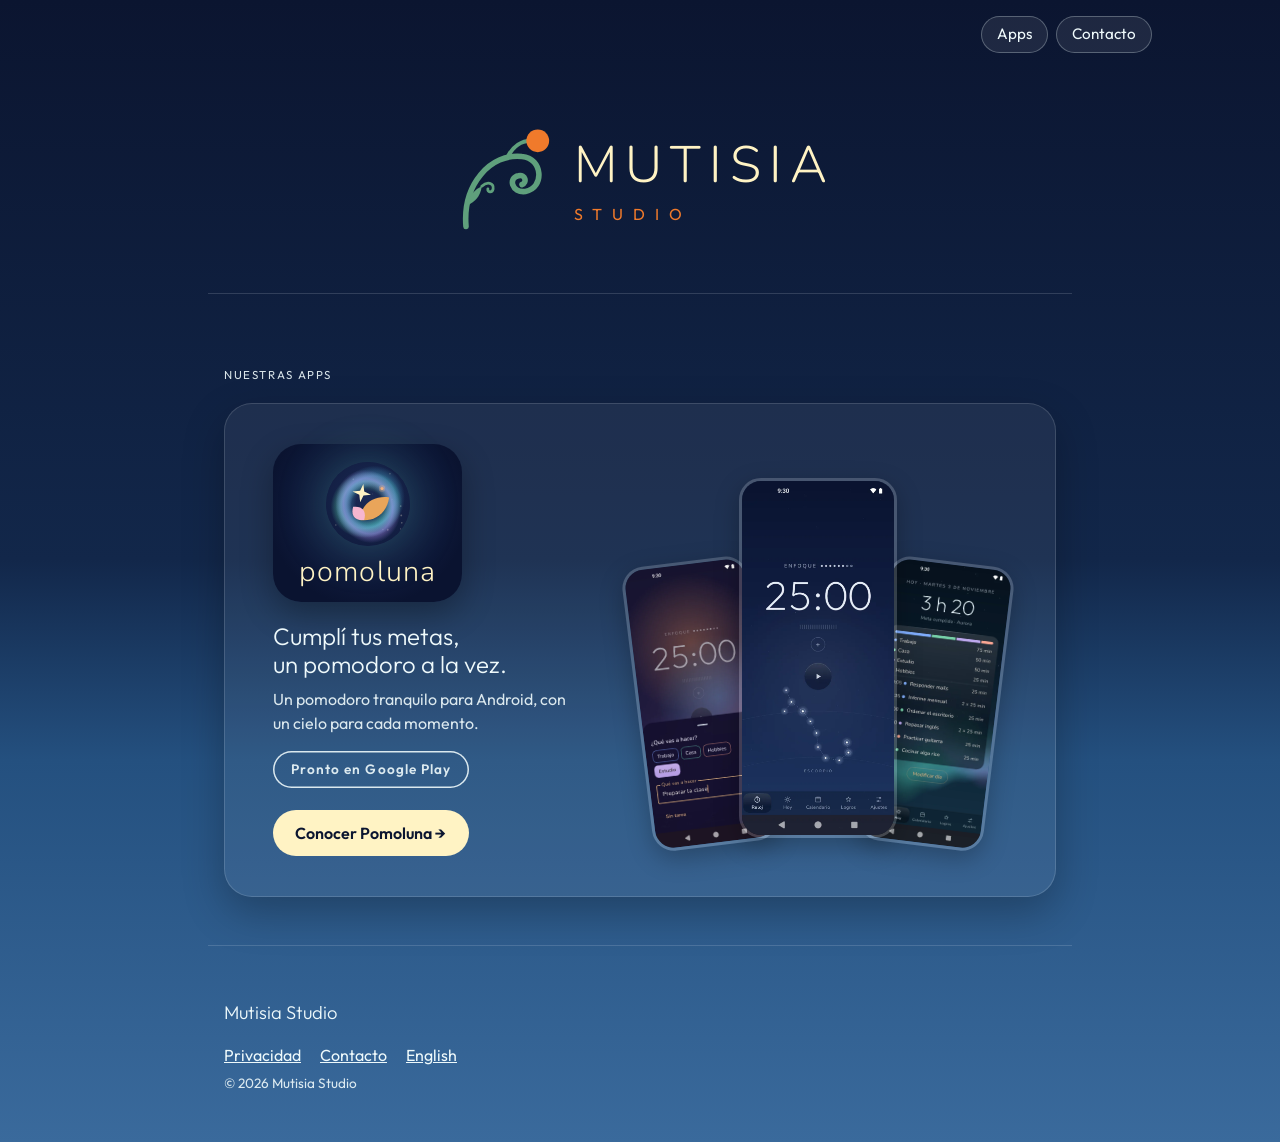
==== commit fb76e0ea: "Give the studio its own logo and tab icon The home shows the mutisia's tendril and flower beside the" ====
--- a/es/index.html
+++ b/es/index.html
@@ -3,21 +3,20 @@
 <head>
   <meta charset="utf-8">
   <meta name="viewport" content="width=device-width, initial-scale=1">
-  <title>Mutisia Studio · apps tranquilas para el día a día</title>
-  <meta name="description" content="Mutisia Studio hace apps tranquilas para el día a día. Sin publicidad, y tus datos quedan en tu teléfono. Nuestra primera app es Pomoluna, un pomodoro tranquilo para Android.">
+  <title>Mutisia Studio</title>
+  <meta name="description" content="Mutisia Studio hace apps para Android. Nuestra primera app es Pomoluna, un pomodoro tranquilo.">
   <link rel="canonical" href="https://mutisiastudio.com/es/">
   <link rel="alternate" hreflang="en" href="https://mutisiastudio.com/">
   <link rel="alternate" hreflang="es" href="https://mutisiastudio.com/es/">
   <link rel="alternate" hreflang="x-default" href="https://mutisiastudio.com/">
   <meta property="og:type" content="website">
-  <meta property="og:title" content="Mutisia Studio · apps tranquilas para el día a día">
-  <meta property="og:description" content="Mutisia Studio hace apps tranquilas para el día a día. Sin publicidad, y tus datos quedan en tu teléfono. Nuestra primera app es Pomoluna, un pomodoro tranquilo para Android.">
+  <meta property="og:title" content="Mutisia Studio">
+  <meta property="og:description" content="Mutisia Studio hace apps para Android. Nuestra primera app es Pomoluna, un pomodoro tranquilo.">
   <meta property="og:url" content="https://mutisiastudio.com/es/">
   <meta property="og:locale" content="es_AR">
   <meta property="og:image" content="https://mutisiastudio.com/assets/img/og.png">
   <meta name="twitter:card" content="summary_large_image">
-  <link rel="icon" type="image/png" sizes="192x192" href="/assets/img/icon-192.png">
-  <link rel="apple-touch-icon" href="/assets/img/icon-512.png">
+  <link rel="icon" type="image/svg+xml" href="/assets/img/mutisia-icon.svg">
   <link rel="stylesheet" href="/assets/css/site.css">
 </head>
 <body>
@@ -30,8 +29,10 @@
 
   <main>
     <section class="studio-hero">
-      <h1 class="studio-word">Mutisia<span>Studio</span></h1>
-      <p class="lead">Apps tranquilas para el día a día.<br>Sin publicidad, y tus datos quedan en tu teléfono.</p>
+      <h1 class="studio-logo">
+        <img src="/assets/img/mutisia-mark.svg" alt="" width="64" height="64">
+        <span class="studio-name">Mutisia<span>Studio</span></span>
+      </h1>
     </section>
 
     <section id="apps">
--- a/assets/css/site.css
+++ b/assets/css/site.css
@@ -194,12 +194,16 @@
 
 /* The studio's front page: the name, then one glass card per app. */
 .studio-hero { text-align: center; padding-top: 4.5rem; padding-bottom: 3.5rem; }
-.studio-word { font: 300 3rem/1.05 "Nunito", sans-serif; letter-spacing: 0.04em; color: #FFF3C4; margin: 0; }
-.studio-word span {
-  display: block; font: 400 0.8rem/1 "Outfit", sans-serif; letter-spacing: 0.35em;
-  text-transform: uppercase; color: #E9A55A; margin-top: 0.9rem;
-}
-section.studio-hero .lead { margin: 1.4rem auto 0; }
+/* The studio's logo: the mutisia's tendril and flower beside the name in capitals. */
+.studio-logo { display: flex; align-items: center; justify-content: center; gap: 1.1rem; margin: 0; }
+.studio-logo img { width: 5rem; height: 5rem; }
+.studio-name {
+  display: flex; flex-direction: column; align-items: flex-start; gap: 0.7rem;
+  font: 300 2.2rem/1 "Nunito", sans-serif; letter-spacing: 0.16em; text-transform: uppercase; color: #FFF3C4;
+}
+.studio-name span {
+  font: 400 0.8rem/1 "Outfit", sans-serif; letter-spacing: 0.62em; color: #F07A2B;
+}
 footer .studio a { text-decoration: none; }
 
 .app-card {
@@ -222,7 +226,9 @@
 .go:hover { background: #fff; }
 
 @media (min-width: 900px) {
-  .studio-word { font-size: 4rem; }
+  .studio-logo img { width: 7rem; height: 7rem; }
+  .studio-name { font-size: 3.2rem; gap: 0.9rem; }
+  .studio-name span { font-size: 1rem; }
   .app-card { grid-template-columns: 1.2fr 1fr; text-align: left; padding: 2.5rem 2rem 2.5rem 3rem; }
   .app-card .mark.badge { margin: 0; }
   .app-card p { margin-left: 0; }
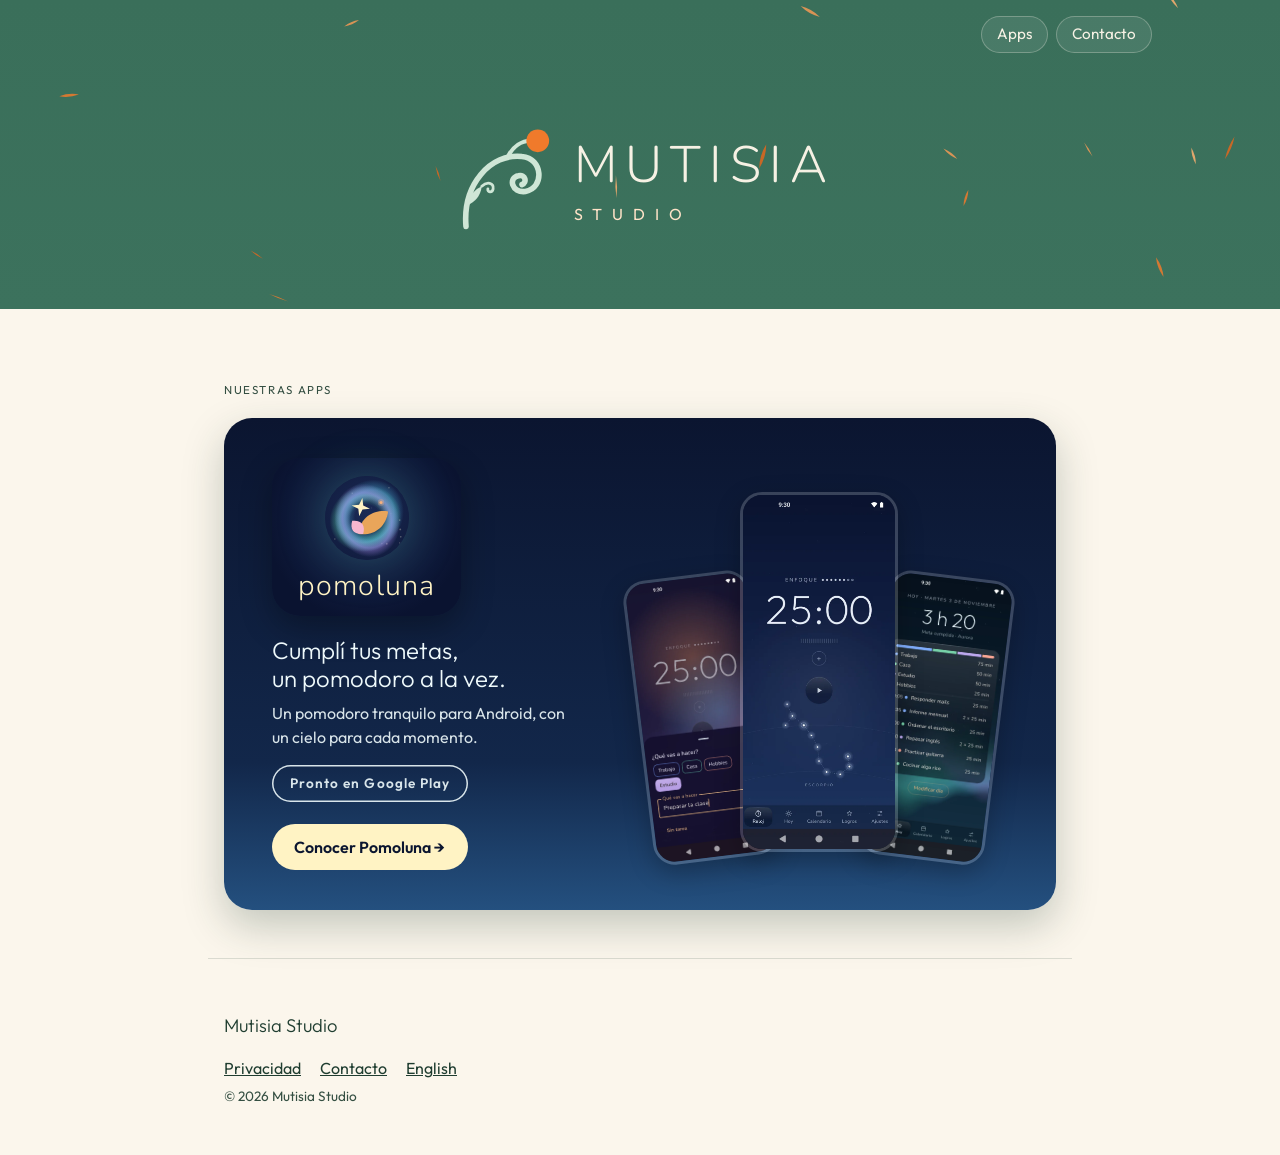
==== commit bb4efa03: "Put the studio pages on cream with a green band and falling petals The studio no longer shares Pomol" ====
--- a/es/index.html
+++ b/es/index.html
@@ -19,22 +19,23 @@
   <link rel="icon" type="image/svg+xml" href="/assets/img/mutisia-icon.svg">
   <link rel="stylesheet" href="/assets/css/site.css">
 </head>
-<body>
-  <nav class="top" aria-label="Sitio">
-    <span class="menu">
-      <a href="#apps">Apps</a>
-      <a href="mailto:contact@mutisiastudio.com">Contacto</a>
-    </span>
-  </nav>
-
-  <main>
+<body class="studio">
+  <header class="band" data-petals>
+    <nav class="top" aria-label="Sitio">
+      <span class="menu">
+        <a href="#apps">Apps</a>
+        <a href="mailto:contact@mutisiastudio.com">Contacto</a>
+      </span>
+    </nav>
     <section class="studio-hero">
       <h1 class="studio-logo">
         <img src="/assets/img/mutisia-mark.svg" alt="" width="64" height="64">
         <span class="studio-name">Mutisia<span>Studio</span></span>
       </h1>
     </section>
+  </header>
 
+  <main>
     <section id="apps">
       <p class="tag">Nuestras apps</p>
 
@@ -64,6 +65,7 @@
     </p>
     <p class="note">© 2026 Mutisia Studio</p>
   </footer>
+<script src="/assets/js/petals.js" defer></script>
 <script data-goatcounter="https://mutisiastudio.goatcounter.com/count" async src="/assets/js/count.js"></script>
 </body>
 </html>
--- a/assets/css/site.css
+++ b/assets/css/site.css
@@ -27,6 +27,9 @@
   background: linear-gradient(#0B1530, #12274A 560px, #24507F max(40%, 760px), #3A6A9C);
   background-color: #3A6A9C;
 }
+/* The studio's own pages sit on cream paper; each app keeps its colors inside its card.
+   tools/check.mjs tests the text on this cream too. */
+body.studio { --ink: #1F3D30; background: #FBF6EC; }
 
 section, footer, .top {
   max-width: 52rem;
@@ -47,6 +50,7 @@
   font: 300 1.5rem/1 "Nunito", sans-serif; letter-spacing: 0.04em; color: #FFF3C4;
 }
 .top .brand img { width: 2.4rem; height: 2.4rem; border-radius: 50%; }
+body.studio .top .brand { color: var(--ink); }
 /* margin-left keeps the menu on the right on the studio home, which has no brand. */
 .top .menu { display: flex; flex-wrap: wrap; gap: 0.5rem; margin-left: auto; }
 .top .menu a {
@@ -193,24 +197,34 @@
 .doc code { font-size: 0.9em; }
 
 /* The studio's front page: the name, then one glass card per app. */
-.studio-hero { text-align: center; padding-top: 4.5rem; padding-bottom: 3.5rem; }
+/* The green band at the top of the studio pages, with petals falling behind (petals.js).
+   tools/check.mjs tests the text on its two stops. */
+.band {
+  --ink: #F6F1E4; color: var(--ink); position: relative; overflow: hidden;
+  background: linear-gradient(#3A6F5A, #3C725D);
+}
+.band > :not(.petals) { position: relative; }
+.petals { position: absolute; inset: 0; width: 100%; height: 100%; pointer-events: none; }
+.studio-hero { text-align: center; padding-top: 4.5rem; padding-bottom: 4.5rem; }
 /* The studio's logo: the mutisia's tendril and flower beside the name in capitals. */
 .studio-logo { display: flex; align-items: center; justify-content: center; gap: 1.1rem; margin: 0; }
 .studio-logo img { width: 5rem; height: 5rem; }
 .studio-name {
   display: flex; flex-direction: column; align-items: flex-start; gap: 0.7rem;
-  font: 300 2.2rem/1 "Nunito", sans-serif; letter-spacing: 0.16em; text-transform: uppercase; color: #FFF3C4;
+  font: 300 2.2rem/1 "Nunito", sans-serif; letter-spacing: 0.16em; text-transform: uppercase; color: var(--ink);
 }
 .studio-name span {
-  font: 400 0.8rem/1 "Outfit", sans-serif; letter-spacing: 0.62em; color: #F07A2B;
+  font: 400 0.8rem/1 "Outfit", sans-serif; letter-spacing: 0.62em; color: #FFE3C8;
 }
 footer .studio a { text-decoration: none; }
 
 .app-card {
   display: grid; gap: 2rem; align-items: center; margin-top: 1.2rem;
   padding: 2rem 1.25rem 2.4rem; border-radius: 28px; text-align: center;
-  background: rgba(255, 255, 255, 0.06); border: 1px solid rgba(255, 255, 255, 0.14);
-  box-shadow: 0 16px 40px rgba(0, 0, 0, 0.25);
+  /* Pomoluna's night sky, so the card keeps the app's own colors on the cream page. */
+  --ink: #EEF9FB; color: var(--ink);
+  background: linear-gradient(#0B1530, #12274A 70%, #24507F);
+  box-shadow: 0 16px 40px rgba(31, 61, 48, 0.25);
 }
 .app-card .mark.badge { padding: 18px 26px 16px; }
 .app-card .mark img { width: 84px; height: 84px; }
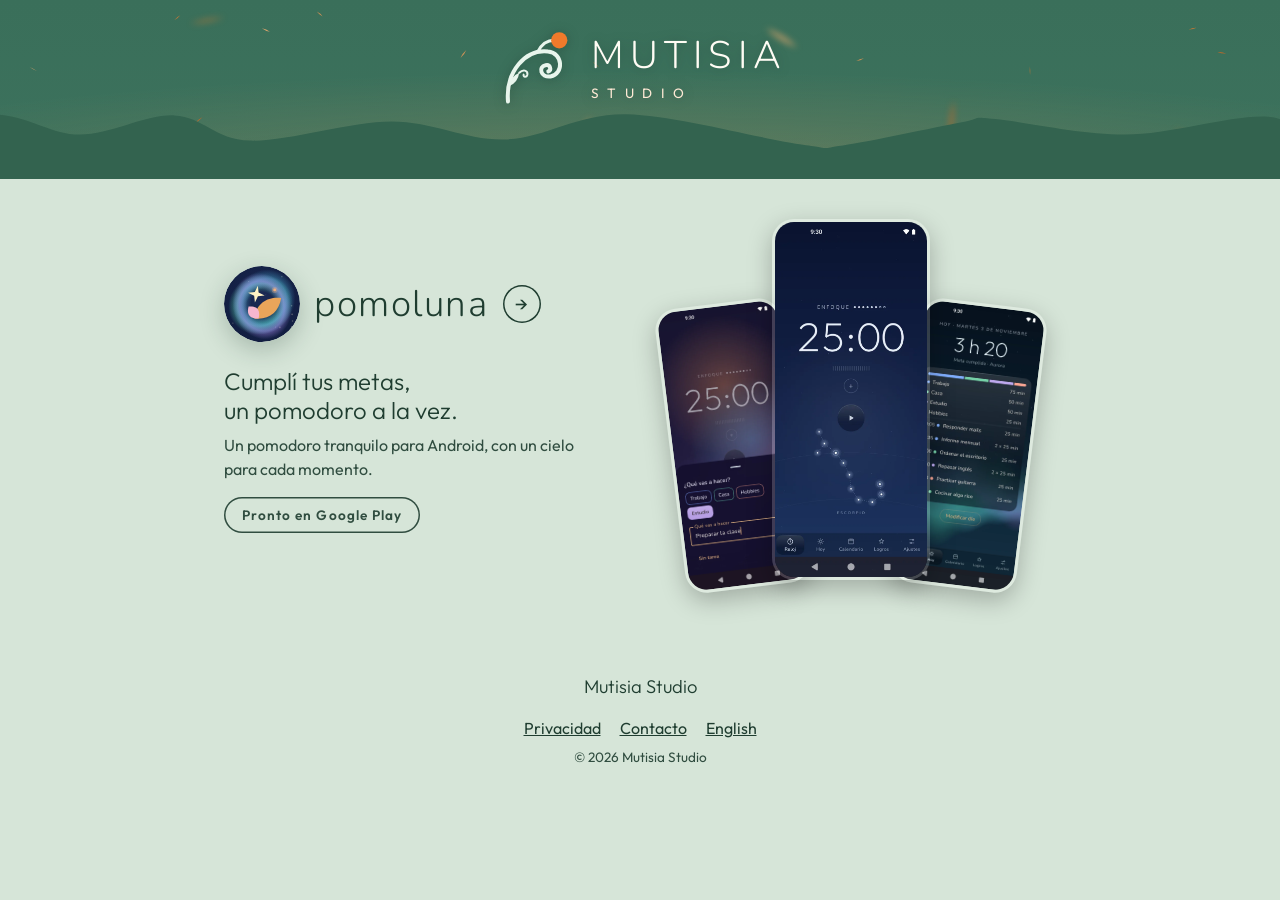
==== commit dbb98e73: "Redesign the studio header and home layout - The green band is lower, with round hills, a faint suns" ====
--- a/es/index.html
+++ b/es/index.html
@@ -21,39 +21,39 @@
 </head>
 <body class="studio">
   <header class="band" data-petals>
-    <nav class="top" aria-label="Sitio">
-      <span class="menu">
-        <a href="#apps">Apps</a>
-        <a href="mailto:contact@mutisiastudio.com">Contacto</a>
-      </span>
-    </nav>
     <section class="studio-hero">
-      <h1 class="studio-logo">
-        <img src="/assets/img/mutisia-mark.svg" alt="" width="64" height="64">
+      <h1 class="studio-logo grow">
+        <svg class="studio-mark" viewBox="0 0 64 64" fill="none" stroke-linecap="round" aria-hidden="true">
+          <path class="vine" pathLength="1" d="M12 58 C10 34 26 16 44 18 C56 19 57 36 46 38 C38 39 36 30 42 29 C46 28 47 33 44 34" stroke="#E8F5EC" stroke-width="3.2"/>
+          <path class="leaf" d="M12.5 46 Q14 38 21 35 Q20 43 12.5 46 Z" fill="#E8F5EC"/>
+          <path class="vine curl" pathLength="1" d="M21 35 C24 32 28 33 27.5 36.5 C27 39 24 38.5 24.5 36.5" stroke="#E8F5EC" stroke-width="1.6"/>
+          <path class="vine stem" pathLength="1" d="M36 18 C39 12 44 9 49 9" stroke="#E8F5EC" stroke-width="2.4"/>
+          <circle class="flower" cx="53" cy="9" r="6.5" fill="#F07A2B"/>
+        </svg>
         <span class="studio-name">Mutisia<span>Studio</span></span>
       </h1>
     </section>
+    <svg class="hills" viewBox="0 0 3000 60" preserveAspectRatio="xMidYMax slice" aria-hidden="true">
+      <path class="far" d="M0 60 L0 7 C8 6 12 0 47 4 C82 8 170 26 207 28 C244 30 254 17 269 15 C284 13 283 14 298 16 C313 18 340 24 361 24 C382 24 407 15 423 14 C439 13 430 13 457 16 C484 19 547 35 586 33 C625 31 666 7 691 3 C716 -1 712 3 735 7 C758 11 790 27 827 27 C864 27 921 7 955 6 C989 5 1007 23 1033 23 C1059 23 1088 6 1112 7 C1136 8 1145 27 1175 28 C1205 29 1258 12 1293 12 C1328 12 1355 28 1388 27 C1421 26 1448 5 1489 6 C1530 7 1603 27 1633 31 C1663 35 1647 35 1669 32 C1691 29 1746 17 1767 13 C1788 9 1773 8 1796 10 C1819 12 1866 23 1904 23 C1942 23 1991 7 2021 8 C2051 9 2048 31 2085 31 C2122 31 2196 8 2244 7 C2292 6 2343 27 2375 28 C2407 29 2408 14 2438 14 C2468 14 2526 27 2553 30 C2580 33 2572 36 2603 33 C2634 30 2698 11 2740 10 C2782 9 2810 26 2852 25 C2894 24 2967 10 2992 7 C3017 4 2999 7 3000 7 L3000 60 Z"/>
+    </svg>
   </header>
 
-  <main>
-    <section id="apps">
-      <p class="tag">Nuestras apps</p>
-
-      <article class="app-card">
+  <main id="apps">
+    <article class="app-card">
+      <div class="app-inner">
         <div>
-          <div class="mark badge"><img src="/assets/img/icon.svg" alt=""><span class="word">pomoluna</span></div>
+          <a class="app-link" href="/es/pomoluna/" aria-label="Conocer Pomoluna"><img src="/assets/img/icon.svg" alt=""><span class="word">pomoluna</span><span class="arrow" aria-hidden="true">→</span></a>
           <h2>Cumplí tus metas,<br>un pomodoro a la vez.</h2>
           <p>Un pomodoro tranquilo para Android, con un cielo para cada momento.</p>
           <p class="store" data-store-badge>Pronto en Google Play</p>
-          <a class="go" href="/es/pomoluna/">Conocer Pomoluna →</a>
         </div>
-        <div class="fan">
+        <a class="fan" href="/es/pomoluna/" tabindex="-1">
           <div class="phone"><img src="/assets/img/shots/es/fan-task.webp" alt="Pomoluna: elegir la tarea, con el cielo Lava" width="600" height="1400"></div>
           <div class="phone mid"><img src="/assets/img/shots/es/fan-clock.webp" alt="Pomoluna: el reloj, con el cielo Constelación" width="600" height="1400"></div>
           <div class="phone"><img src="/assets/img/shots/es/fan-today.webp" alt="Pomoluna: el resumen del día, con el cielo Aurora" width="600" height="1400"></div>
-        </div>
-      </article>
-    </section>
+        </a>
+      </div>
+    </article>
   </main>
 
   <footer>
--- a/assets/css/site.css
+++ b/assets/css/site.css
@@ -27,9 +27,9 @@
   background: linear-gradient(#0B1530, #12274A 560px, #24507F max(40%, 760px), #3A6A9C);
   background-color: #3A6A9C;
 }
-/* The studio's own pages sit on cream paper; each app keeps its colors inside its card.
+/* The studio's own pages sit on light sage; each app keeps its colors inside its card.
    tools/check.mjs tests the text on this cream too. */
-body.studio { --ink: #1F3D30; background: #FBF6EC; }
+body.studio { --ink: #1F3D30; background: #D6E5D8; }
 
 section, footer, .top {
   max-width: 52rem;
@@ -196,55 +196,103 @@
 .doc ul { padding-left: 1.2rem; margin: 0.4rem 0 0; }
 .doc code { font-size: 0.9em; }
 
-/* The studio's front page: the name, then one glass card per app. */
+/* The studio's front page: the logo on a green band, then one band per app. */
 /* The green band at the top of the studio pages, with petals falling behind (petals.js).
    tools/check.mjs tests the text on its two stops. */
 .band {
-  --ink: #F6F1E4; color: var(--ink); position: relative; overflow: hidden;
-  background: linear-gradient(#3A6F5A, #3C725D);
+  --ink: #FFFCF4; color: var(--ink); position: relative; overflow: hidden;
+  /* A faint sunset glow rising from behind the hills. */
+  background:
+    radial-gradient(ellipse 70% 60% at 50% 100%, rgba(255, 170, 100, 0.22), rgba(255, 170, 100, 0) 100%),
+    linear-gradient(#3A6F5A, #3C725D);
 }
 .band > :not(.petals) { position: relative; }
+/* Two layers of petals: small sharp ones far away, a few big blurred ones close by. */
 .petals { position: absolute; inset: 0; width: 100%; height: 100%; pointer-events: none; }
-.studio-hero { text-align: center; padding-top: 4.5rem; padding-bottom: 4.5rem; }
+.petals.near { filter: blur(3px); }
+/* Round hills at the foot of the band; the band itself ends in a straight line. */
+.band > .hills { position: absolute; left: 0; bottom: 0; width: 100%; height: 4.5rem; pointer-events: none; }
+.band.slim > .hills { height: 2.2rem; }
+.hills .far { fill: #33634F; }
+.studio-hero { text-align: center; padding-top: 1.8rem; padding-bottom: 4.4rem; }
 /* The studio's logo: the mutisia's tendril and flower beside the name in capitals. */
-.studio-logo { display: flex; align-items: center; justify-content: center; gap: 1.1rem; margin: 0; }
-.studio-logo img { width: 5rem; height: 5rem; }
+/* A soft shadow lifts the logo off the band and its glow. */
+.studio-logo { filter: drop-shadow(0 1px 6px rgba(20, 45, 35, 0.35)); display: flex; align-items: center; justify-content: center; gap: 1.1rem; margin: 0; }
+.studio-logo img, .studio-mark { width: 4rem; height: 4rem; overflow: visible; }
+a.studio-logo { text-decoration: none; }
+/* On the home page the logo grows once: the tendril draws, the leaf shows, the flower opens, then the name. */
+@media (prefers-reduced-motion: no-preference) {
+  .grow .vine { stroke-dasharray: 1; stroke-dashoffset: 1; animation: draw 1.3s ease-out forwards; }
+  .grow .stem { animation-delay: 0.5s; animation-duration: 0.6s; }
+  .grow .curl { animation-delay: 0.7s; animation-duration: 0.6s; }
+  .grow .leaf { animation: appear 0.5s 0.6s both; }
+  .grow .flower {
+    transform-box: fill-box; transform-origin: center; transform: scale(0);
+    animation: bloom 0.6s 1.05s cubic-bezier(0.3, 1.6, 0.5, 1) forwards;
+  }
+  .grow .studio-name { animation: appear 0.8s 0.9s both; }
+}
+@keyframes draw { to { stroke-dashoffset: 0; } }
+@keyframes appear { from { opacity: 0; } }
+@keyframes bloom { to { transform: scale(1); } }
+/* The thinner band on the studio's other pages; the logo there leads home. */
+.band.slim { padding: 1rem 1rem 2.4rem; }
+.band.slim .studio-logo img { width: 2.8rem; height: 2.8rem; }
+.band.slim .studio-name { font-size: 1.5rem; gap: 0.5rem; }
+.band.slim .studio-name span { font-size: 0.6rem; }
 .studio-name {
   display: flex; flex-direction: column; align-items: flex-start; gap: 0.7rem;
   font: 300 2.2rem/1 "Nunito", sans-serif; letter-spacing: 0.16em; text-transform: uppercase; color: var(--ink);
 }
 .studio-name span {
-  font: 400 0.8rem/1 "Outfit", sans-serif; letter-spacing: 0.62em; color: #FFE3C8;
+  font: 400 0.8rem/1 "Outfit", sans-serif; letter-spacing: 0.62em; color: #FFEAD6;
 }
 footer .studio a { text-decoration: none; }
+/* On the studio's pages the footer is centered under the centered logo, without a line. */
+body.studio footer { text-align: center; border-top: none; }
+body.studio footer .links a { margin: 0 0.5rem; }
+/* The phones lead to the app's page too; they lift a little on hover. */
+a.fan { text-decoration: none; }
+a.fan .phone { transition: translate 0.2s; }
+a.fan:hover .phone { translate: 0 -0.4rem; }
+
 
 .app-card {
-  display: grid; gap: 2rem; align-items: center; margin-top: 1.2rem;
-  padding: 2rem 1.25rem 2.4rem; border-radius: 28px; text-align: center;
-  /* Pomoluna's night sky, so the card keeps the app's own colors on the cream page. */
-  --ink: #EEF9FB; color: var(--ink);
-  background: linear-gradient(#0B1530, #12274A 70%, #24507F);
-  box-shadow: 0 16px 40px rgba(31, 61, 48, 0.25);
-}
-.app-card .mark.badge { padding: 18px 26px 16px; }
-.app-card .mark img { width: 84px; height: 84px; }
-.app-card .mark .word { font-size: 1.8rem; }
+  /* Each app sits on the studio's sage, in the studio's ink; its colors live in its icon and screenshots. */
+  text-align: center;
+}
+.app-inner {
+  display: grid; gap: 2rem; align-items: center; max-width: 52rem; margin: 0 auto;
+  padding: 2.4rem 1rem 2.8rem;
+}
+/* The app's logo is the link to its page: the arrow and the glow on hover say it's clickable. */
+.app-link {
+  display: inline-flex; align-items: center; gap: 0.9rem; text-decoration: none; color: var(--ink);
+}
+.app-link img {
+  width: 76px; height: 76px; border-radius: 50%;
+  box-shadow: 0 8px 24px rgba(31, 61, 48, 0.25); transition: box-shadow 0.2s;
+}
+.app-link .word { font: 300 2.3rem/1 "Nunito", sans-serif; letter-spacing: 0.04em; }
+.app-link .arrow {
+  display: grid; place-items: center; width: 2.4rem; height: 2.4rem; border-radius: 50%;
+  font-size: 1.2rem; box-shadow: inset 0 0 0 1.5px currentColor; transition: transform 0.2s, background 0.2s;
+}
+.app-link:hover img, .app-link:focus-visible img { box-shadow: 0 10px 32px rgba(31, 61, 48, 0.45); }
+.app-link:hover .arrow, .app-link:focus-visible .arrow {
+  transform: translateX(0.3rem); background: var(--ink); color: #D6E5D8;
+}
 .app-card h2 { font-size: 1.5rem; margin-top: 1.2rem; text-wrap: balance; }
 .app-card p { opacity: var(--muted); margin: 0.5rem auto 0; max-width: 24rem; }
 .app-card .store { margin-top: 1rem; font-size: 0.85rem; letter-spacing: 0.08em; }
-.app-card .fan { padding-top: 1rem; }
-.go {
-  display: inline-block; margin-top: 1.4rem; padding: 0.7rem 1.4rem; border-radius: 999px;
-  background: #FFF3C4; color: #0B1530; text-decoration: none; font-weight: 600;
-}
-.go:hover { background: #fff; }
 
 @media (min-width: 900px) {
-  .studio-logo img { width: 7rem; height: 7rem; }
-  .studio-name { font-size: 3.2rem; gap: 0.9rem; }
-  .studio-name span { font-size: 1rem; }
-  .app-card { grid-template-columns: 1.2fr 1fr; text-align: left; padding: 2.5rem 2rem 2.5rem 3rem; }
-  .app-card .mark.badge { margin: 0; }
+  .studio-logo img, .studio-mark { width: 5rem; height: 5rem; }
+  .studio-name { font-size: 2.4rem; gap: 0.75rem; }
+  .studio-name span { font-size: 0.85rem; }
+  .app-card { text-align: left; }
+  /* Same width and side padding as the footer, so the text lines up with it. */
+  .app-inner { grid-template-columns: 1.2fr 1fr; padding: 2.5rem 1rem; }
   .app-card p { margin-left: 0; }
   .app-card .fan .phone { width: 7.5rem; flex: none; }
   .app-card .fan .phone.mid { width: 9.5rem; }
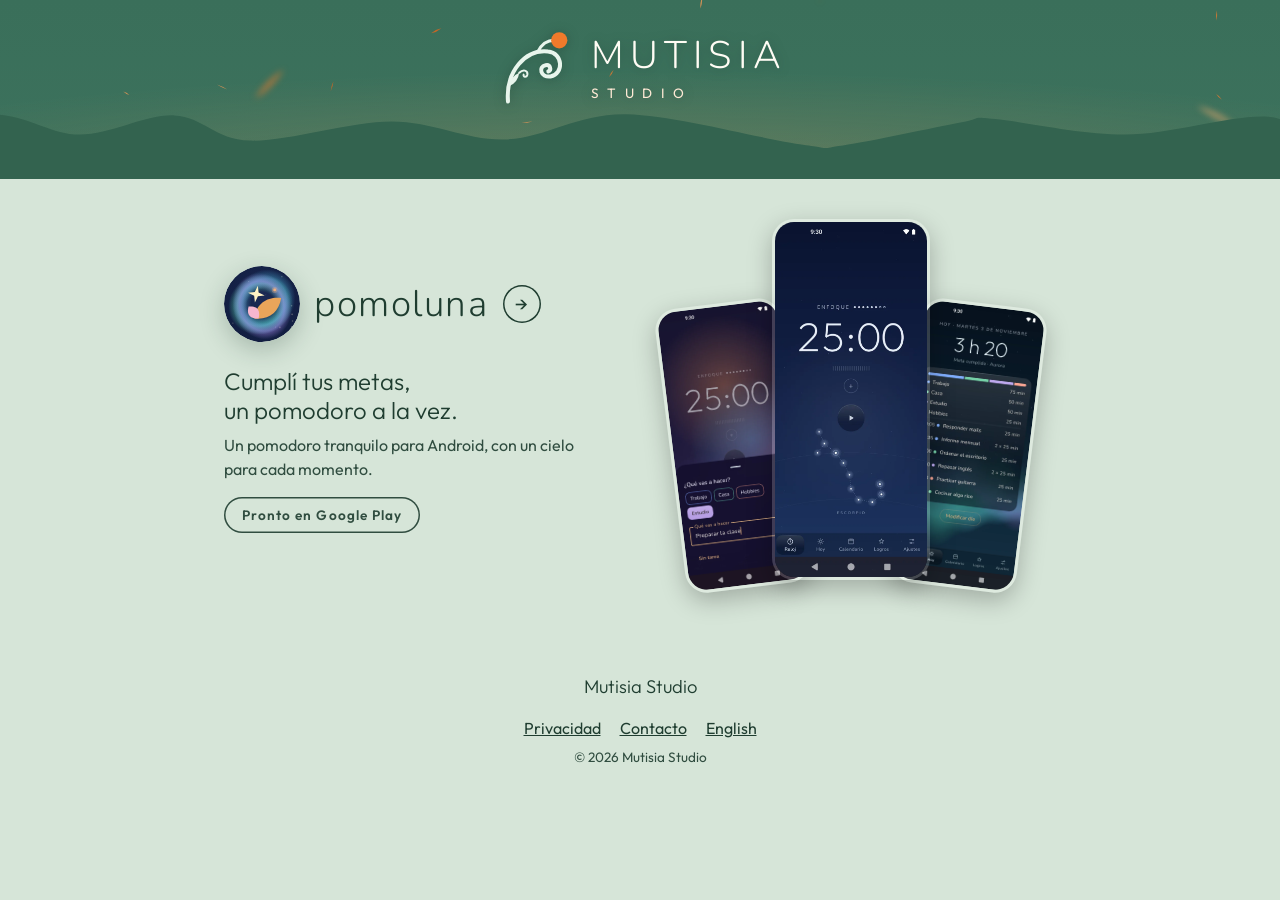
==== commit ba19ee09: "Give Pomoluna a dawn header and add share images - Pomoluna's pages open on a dawn band like the stu" ====
--- a/es/index.html
+++ b/es/index.html
@@ -14,7 +14,7 @@
   <meta property="og:description" content="Mutisia Studio hace apps para Android. Nuestra primera app es Pomoluna, un pomodoro tranquilo.">
   <meta property="og:url" content="https://mutisiastudio.com/es/">
   <meta property="og:locale" content="es_AR">
-  <meta property="og:image" content="https://mutisiastudio.com/assets/img/og.png">
+  <meta property="og:image" content="https://mutisiastudio.com/assets/img/og-studio.png">
   <meta name="twitter:card" content="summary_large_image">
   <link rel="icon" type="image/svg+xml" href="/assets/img/mutisia-icon.svg">
   <link rel="stylesheet" href="/assets/css/site.css">
--- a/assets/css/site.css
+++ b/assets/css/site.css
@@ -30,6 +30,8 @@
 /* The studio's own pages sit on light sage; each app keeps its colors inside its card.
    tools/check.mjs tests the text on this cream too. */
 body.studio { --ink: #1F3D30; background: #D6E5D8; }
+/* Pomoluna's pages: the dawn sky lives in the band on top; the page itself is a warm, light linen. */
+body.pomo { --ink: #17264D; background: #E3ECF4; }
 
 section, footer, .top {
   max-width: 52rem;
@@ -249,8 +251,8 @@
 }
 footer .studio a { text-decoration: none; }
 /* On the studio's pages the footer is centered under the centered logo, without a line. */
-body.studio footer { text-align: center; border-top: none; }
-body.studio footer .links a { margin: 0 0.5rem; }
+body.studio footer, body.pomo footer { text-align: center; border-top: none; }
+body.studio footer .links a, body.pomo footer .links a { margin: 0 0.5rem; }
 /* The phones lead to the app's page too; they lift a little on hover. */
 a.fan { text-decoration: none; }
 a.fan .phone { transition: translate 0.2s; }
@@ -297,3 +299,39 @@
   .app-card .fan .phone { width: 7.5rem; flex: none; }
   .app-card .fan .phone.mid { width: 9.5rem; }
 }
+
+/* Pomoluna's band: a dawn sky with the last stars and rising sparks (stars.js), the sun glowing
+   behind plum hills. The stops are measured from the bottom, so the name always sits on the
+   darker colors that tools/check.mjs tests; the warm colors stay below it. */
+.band.dawn {
+  --ink: #FFF3C4; display: flex; flex-direction: column; align-items: center;
+  padding: 2rem 1rem 7rem; text-align: center;
+  background:
+    radial-gradient(ellipse 70% 60% at 50% 100%, rgba(255, 220, 160, 0.45), rgba(255, 200, 150, 0) 100%),
+    linear-gradient(to top, #F2B48E 0, #D9949A 3rem, #9A72A0 5.5rem, #6A5592 7.5rem, #3E4886 60%, #1C2A63 100%);
+}
+.dawn .hills .far { fill: #3A3366; }
+/* Sunlight hugging the ridge: a blurred copy of the hills, a little higher. */
+.hills .glow { fill: rgba(255, 214, 160, 0.7); }
+.band > .hills { overflow: visible; }
+.app-logo { display: inline-flex; align-items: center; gap: 1rem; color: var(--ink); text-decoration: none; }
+.app-logo img { width: 4.5rem; height: 4.5rem; border-radius: 50%; box-shadow: 0 0 40px rgba(92, 224, 176, 0.3); }
+.app-logo .word { font: 300 2.6rem/1 "Nunito", sans-serif; letter-spacing: 0.04em; }
+.band.dawn .by {
+  margin-top: 0.7rem; font-size: 0.72rem; letter-spacing: 0.25em; text-transform: uppercase;
+  color: #FFE6C4; text-decoration: none;
+}
+.band.dawn.slim {
+  padding: 1rem 1rem 3.6rem;
+  background:
+    radial-gradient(ellipse 70% 60% at 50% 100%, rgba(255, 220, 160, 0.45), rgba(255, 200, 150, 0) 100%),
+    linear-gradient(to top, #F2B48E 0, #D9949A 1.4rem, #9A72A0 2.6rem, #6A5592 3.8rem, #3E4886 60%, #1C2A63 100%);
+}
+.slim .app-logo img { width: 2.6rem; height: 2.6rem; }
+.slim .app-logo .word { font-size: 1.6rem; }
+.band.dawn.slim .by { margin-top: 0.4rem; font-size: 0.6rem; }
+body.pomo .hero h1 { margin-top: 0; }
+@media (min-width: 900px) {
+  .app-logo img { width: 5.5rem; height: 5.5rem; }
+  .app-logo .word { font-size: 3.2rem; }
+}
